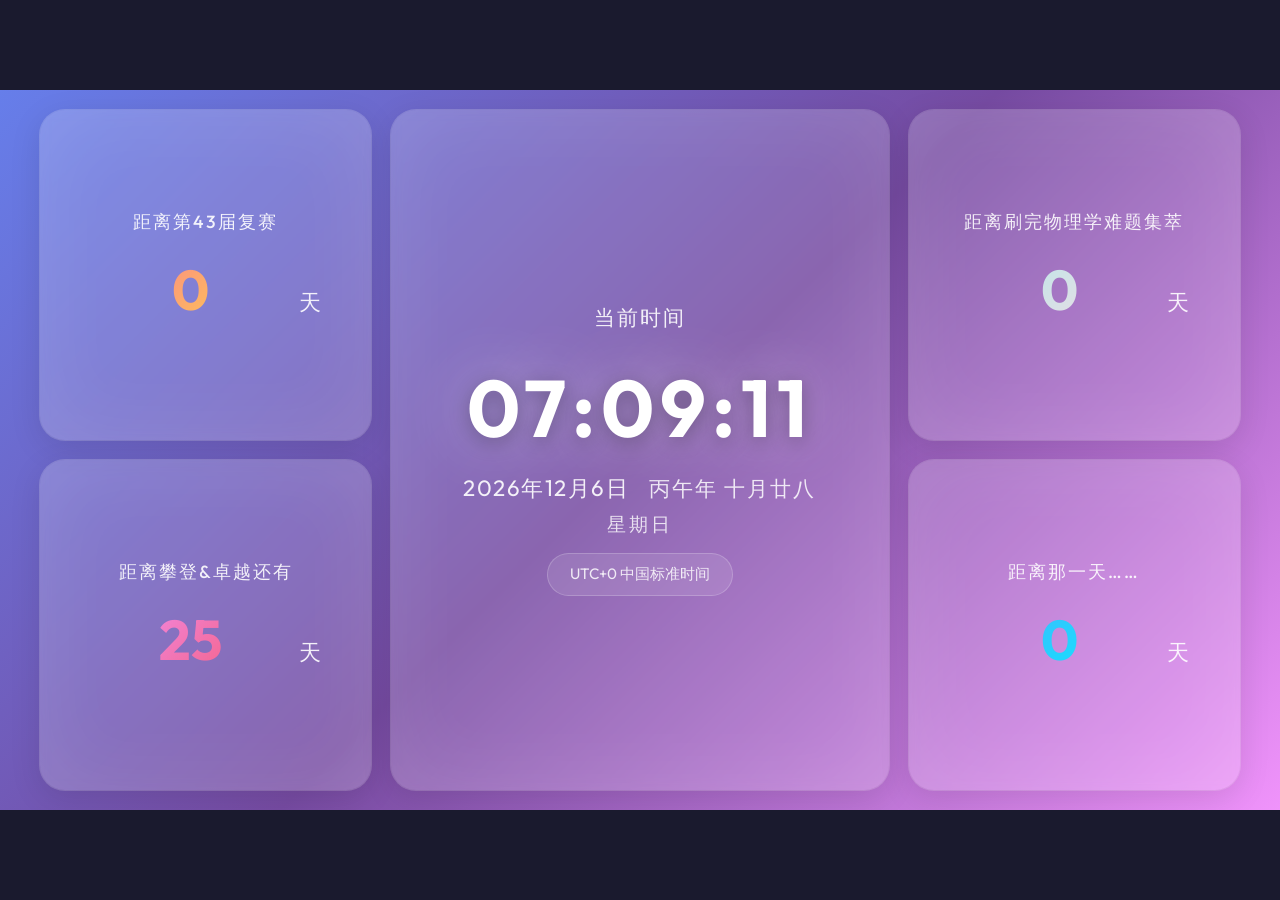
==== time.html @ 2a2d8cd3 "Update time.html" ====
<!DOCTYPE html>
<html lang="zh-CN">
<head>
    <meta charset="UTF-8">
    <meta name="viewport" content="width=device-width, initial-scale=1.0">
    <title>当前时间</title>
    <link href="https://fonts.googleapis.com/css2?family=Outfit:wght@300;400;500;600;700&display=swap" rel="stylesheet">
    <style>
        * {
            margin: 0;
            padding: 0;
            box-sizing: border-box;
        }

        body {
            font-family: 'Outfit', sans-serif;
            min-height: 100vh;
            display: flex;
            justify-content: center;
            align-items: center;
            background: #1a1a2e;
            overflow: hidden;
            position: relative;
            margin: 0;
            padding: 0;
        }

        /* 16:9 主容器 */
        .main-container {
            position: relative;
            width: 100vw;
            aspect-ratio: 16 / 9;
            max-height: 100vh;
            background: linear-gradient(135deg, #667eea 0%, #764ba2 50%, #f093fb 100%);
            overflow: hidden;
            display: flex;
            justify-content: center;
            align-items: center;
            padding: 20px 40px;
        }

        /* 3列布局容器 */
        .layout-columns {
            display: flex;
            justify-content: center;
            align-items: stretch;
            gap: 20px;
            width: 100%;
            height: 100%;
        }

        /* 列容器 */
        .column {
            display: flex;
            flex-direction: column;
            justify-content: center;
            gap: 20px;
            flex: 1;
        }

        .column.center-column {
            flex: 1.5;
        }

        /* 玻璃拟态卡片容器 */
        .card {
            position: relative;
            z-index: 1;
            background: rgba(255, 255, 255, 0.15);
            backdrop-filter: blur(5px);
            -webkit-backdrop-filter: blur(20px);
            border-radius: 25px;
            padding: 30px 40px;
            box-shadow:
                0 8px 32px rgba(0, 0, 0, 0.1),
                inset 0 0 80px rgba(255, 255, 255, 0.1),
                0 0 0 1px rgba(255, 255, 255, 0.2);
            text-align: center;
            transition: transform 0.3s ease, box-shadow 0.3s ease;
            flex: 1;
            max-width: 100%;
            min-height: 200px;
            display: flex;
            flex-direction: column;
            justify-content: center;
            align-items: center;
        }

        .card:hover {
            transform: translateY(-5px);
            box-shadow: 
                0 20px 60px rgba(0, 0, 0, 0.2),
                inset 0 0 80px rgba(255, 255, 255, 0.15),
                0 0 0 1px rgba(255, 255, 255, 0.3);
        }

        .card.center {
            flex: 1;
            padding: 40px 50px;
            min-height: 100%;
        }

        /* 中间卡片的时间显示更大 */
        .card.center .time {
            font-size: 5rem;
            min-width: 320px;
            letter-spacing: 6px;
        }

        .card.center .date-display {
            font-size: 1.4rem;
        }

        .card.center .lunar-date {
            font-size: 1.3rem;
        }

        .card.center .weekday {
            font-size: 1.2rem;
        }

        .card.center .timezone {
            font-size: 0.95rem;
            padding: 10px 22px;
        }

        .card.center .card-title {
            font-size: 1.3rem;
            margin-bottom: 25px;
        }

        .card-title {
            font-size: 1.1rem;
            font-weight: 500;
            color: rgba(255, 255, 255, 0.9);
            margin-bottom: 20px;
            letter-spacing: 2px;
            text-transform: uppercase;
        }

        /* 时间显示 */
        .time-display {
            position: relative;
            display: flex;
            justify-content: center;
            align-items: baseline;
            gap: 8px;
            margin-bottom: 15px;
        }

        .time {
            font-size: 3.8rem;
            font-weight: 700;
            color: #ffffff;
            text-shadow: 
                0 4px 20px rgba(0, 0, 0, 0.3),
                0 0 60px rgba(255, 255, 255, 0.5);
            letter-spacing: 4px;
            animation: pulse 2s infinite ease-in-out;
            font-family: 'Outfit', 'Courier New', monospace;
            min-width: 280px;
        }

        .period {
            display: none;
        }

        @keyframes pulse {
            0%, 100% {
                opacity: 1;
                transform: scale(1);
            }
            50% {
                opacity: 0.95;
                transform: scale(1.02);
            }
        }

        /* 日期显示 */
        .date-row {
            display: flex;
            justify-content: center;
            align-items: center;
            gap: 20px;
            margin-bottom: 8px;
        }

        .date-display {
            font-size: 1.2rem;
            font-weight: 400;
            color: rgba(255, 255, 255, 0.9);
            letter-spacing: 1.5px;
        }

        /* 星期显示 */
        .weekday {
            font-size: 1rem;
            font-weight: 300;
            color: rgba(255, 255, 255, 0.8);
            letter-spacing: 3px;
        }

        /* 农历日期显示 */
        .lunar-date {
            font-size: 1.1rem;
            font-weight: 400;
            color: rgba(255, 255, 255, 0.85);
            letter-spacing: 2px;
        }

        /* 时区信息 */
        .timezone {
            margin-top: 15px;
            padding: 8px 18px;
            background: rgba(255, 255, 255, 0.1);
            border-radius: 50px;
            font-size: 0.85rem;
            font-weight: 400;
            color: rgba(255, 255, 255, 0.85);
            border: 1px solid rgba(255, 255, 255, 0.2);
            display: inline-block;
            transition: all 0.3s ease;
        }

        .timezone:hover {
            background: rgba(255, 255, 255, 0.2);
            transform: scale(1.05);
        }

        /* 倒计时显示 */
        .countdown-display {
            display: flex;
            justify-content: center;
            align-items: baseline;
            gap: 8px;
            margin-bottom: 15px;
        }

        .countdown-number {
            font-size: 3.5rem;
            font-weight: 700;
            background: linear-gradient(135deg, #ffd93d 0%, #ff6b6b 100%);
            -webkit-background-clip: text;
            -webkit-text-fill-color: transparent;
            background-clip: text;
            animation: glow 2s infinite ease-in-out;
            font-family: 'Outfit', 'Courier New', monospace;
            min-width: 200px;
        }

        .countdown-unit {
            font-size: 1.4rem;
            font-weight: 500;
            color: rgba(255, 255, 255, 0.9);
        }

        @keyframes glow {
            0%, 100% {
                filter: brightness(1);
            }
            50% {
                filter: brightness(1.2);
            }
        }

        /* 不同卡片的渐变色 */
        .card.left .countdown-number {
            background: linear-gradient(135deg, #f093fb 0%, #f5576c 100%);
            -webkit-background-clip: text;
            -webkit-text-fill-color: transparent;
            background-clip: text;
        }

        .card.right .countdown-number {
            background: linear-gradient(135deg, #4facfe 0%, #00f2fe 100%);
            -webkit-background-clip: text;
            -webkit-text-fill-color: transparent;
            background-clip: text;
        }

        .card.extra-1 .countdown-number {
            background: linear-gradient(135deg, #fa709a 0%, #fee140 100%);
            -webkit-background-clip: text;
            -webkit-text-fill-color: transparent;
            background-clip: text;
        }

        .card.extra-2 .countdown-number {
            background: linear-gradient(135deg, #a8edea 0%, #fed6e3 100%);
            -webkit-background-clip: text;
            -webkit-text-fill-color: transparent;
            background-clip: text;
        }

        /* 隐藏按钮 */
        .hidden-button {
            position: absolute;
            top: 0;
            left: 0;
            width: 100%;
            height: 100%;
            background: transparent;
            border: none;
            cursor: pointer;
            opacity: 0;
            transition: opacity 0.3s ease;
            z-index: 2;
        }

        .hidden-button:hover {
            opacity: 0.1;
        }

        /* 弹窗样式 */
        .modal {
            display: none;
            position: fixed;
            z-index: 1000;
            left: 0;
            top: 0;
            width: 100%;
            height: 100%;
            background-color: rgba(0, 0, 0, 0.7);
            backdrop-filter: blur(5px);
            -webkit-backdrop-filter: blur(5px);
            animation: fadeIn 0.3s ease;
        }

        .modal.show {
            display: flex;
            justify-content: center;
            align-items: center;
        }

        @keyframes fadeIn {
            from {
                opacity: 0;
            }
            to {
                opacity: 1;
            }
        }

        .modal-content {
            background: rgba(255, 255, 255, 0.95);
            padding: 40px 50px;
            border-radius: 20px;
            max-width: 600px;
            box-shadow: 0 20px 60px rgba(0, 0, 0, 0.3);
            position: relative;
            animation: slideIn 0.3s ease;
        }

        @keyframes slideIn {
            from {
                transform: translateY(-50px);
                opacity: 0;
            }
            to {
                transform: translateY(0);
                opacity: 1;
            }
        }

        .close-btn {
            position: absolute;
            top: 15px;
            right: 20px;
            font-size: 28px;
            font-weight: bold;
            color: #666;
            cursor: pointer;
            transition: color 0.3s ease;
        }

        .close-btn:hover {
            color: #000;
        }

        .modal-text {
            font-size: 1.3rem;
            line-height: 1.8;
            color: #333;
            font-family: 'Outfit', 'Microsoft YaHei', sans-serif;
            text-align: center;
            font-style: italic;
        }



        /* 响应式设计 */



                @media (max-width: 1200px) {



                    .main-container {



                        padding: 15px 30px;



                    }



        



                    .layout-columns {



                        gap: 15px;



                    }



        



                    .column {



                        gap: 15px;



                    }



        



                    .card {



                        padding: 25px 30px;



                    }



        



                    .card.center {



                        padding: 35px 45px;



                    }



        



                    .time {



                        font-size: 4.2rem;



                        min-width: 280px;



                    }



        



                    .countdown-number {



                        font-size: 2.8rem;



                        min-width: 160px;



                    }



                }



        



                @media (max-width: 900px) {



                    .main-container {



                        padding: 15px;



                    }



        



                    .layout-columns {



                        flex-direction: column;



                        gap: 15px;



                    }



        



                    .column {



                        flex-direction: row;



                        gap: 15px;



                    }



        



                    .column.center-column {



                        flex-direction: column;



                    }



        



                    .card {



                        flex: 1;



                        min-height: 200px;



                    }



        



                    .card.center {



                        flex: none;



                        padding: 35px 45px;



                    }



        



                    .time {



                        font-size: 4rem;



                        letter-spacing: 3px;



                        min-width: 300px;



                    }



        



                    .date-display {



                        font-size: 1.2rem;



                    }



        



                    .weekday {



                        font-size: 1rem;



                    }



        



                    .lunar-date {



                        font-size: 1.1rem;



                    }



        



                    .countdown-number {



                        font-size: 2.5rem;



                        min-width: 180px;



                    }



        



                    .countdown-unit {



                        font-size: 1.2rem;



                    }



        



                    .card-title {



                        font-size: 1rem;



                    }



        



                    .shape {



                        opacity: 0.2;



                    }



                }



        



                @media (max-width: 480px) {



                    .main-container {



                        padding: 10px;



                    }



        



                    .layout-columns {



                        gap: 10px;



                    }



        



                    .column {



                        flex-direction: column;



                        gap: 10px;



                    }



        



                    .card {



                        padding: 20px 25px;



                        border-radius: 20px;



                    }



        



                    .card.center {



                        padding: 30px 35px;



                    }



        



                    .time {



                        font-size: 3.5rem;



                        letter-spacing: 2px;



                        min-width: 260px;



                    }



        



                    .date-display {



                        font-size: 1rem;



                    }



        



                    .weekday {



                        font-size: 0.9rem;



                        letter-spacing: 2px;



                    }



        



                    .lunar-date {



                        font-size: 0.95rem;



                    }



        



                    .countdown-number {



                        font-size: 2rem;



                        min-width: 140px;



                    }



        



                    .countdown-unit {



                        font-size: 1rem;



                    }



        



                    .card-title {



                        font-size: 0.9rem;



                    }



        



                    .timezone {



                        font-size: 0.8rem;



                        padding: 8px 16px;



                    }



                }    </style>
</head>
<body>
    <!-- 16:9 主容器 -->
    <div class="main-container">

        <!-- 主布局：3列 -->
        <div class="layout-columns">
            <!-- 左列：两个倒计时 -->
            <div class="column left-column">
                <div class="card extra-1">
                    <div class="card-title">距离第43届复赛</div>
                    <div class="countdown-display">
                        <div class="countdown-number" id="countdown-days-extra1">0</div>
                        <div class="countdown-unit">天</div>
                    </div>
                </div>

                <div class="card left">
                    <div class="card-title">距离攀登&卓越还有</div>
                    <div class="countdown-display">
                        <div class="countdown-number" id="countdown-days-competition">0</div>
                        <div class="countdown-unit">天</div>
                    </div>
                </div>
            </div>

            <!-- 中列：时间卡片（独占） -->
            <div class="column center-column">
                <div class="card center">
                    <div class="card-title">当前时间</div>

                    <div class="time-display">
                        <div class="time" id="time">00:00:00</div>
                        <div class="period" id="period">AM</div>
                        <button class="hidden-button" id="quote-button" title="点击查看"></button>
                    </div>

                    <div class="date-row">
                        <div class="date-display" id="date">2026年3月11日</div>
                        <div class="lunar-date" id="lunar-date">农历日期</div>
                    </div>
                    <div class="weekday" id="weekday">星期三</div>

                    <div class="timezone" id="timezone">UTC+8 中国标准时间</div>
                </div>
            </div>

            <!-- 右列：两个倒计时 -->
            <div class="column right-column">
                <div class="card extra-2">
                    <div class="card-title">距离刷完物理学难题集萃</div>
                    <div class="countdown-display">
                        <div class="countdown-number" id="countdown-days-extra2">0</div>
                        <div class="countdown-unit">天</div>
                    </div>
                </div>

                <div class="card right">
                    <div class="card-title">距离那一天……</div>
                    <div class="countdown-display">
                        <div class="countdown-number" id="countdown-days-physics">0</div>
                        <div class="countdown-unit">天</div>
                    </div>
                </div>
            </div>
        </div>

        <!-- 弹窗 -->
        <div class="modal" id="quote-modal">
            <div class="modal-content">
                <span class="close-btn" id="close-modal">&times;</span>
                <p class="modal-text">我认为风俗之良劣，在乎人心之厚薄。自检举风兴，人心之凉薄极矣。——陈寅恪</p>
            </div>
        </div>
    </div>

    <script>
        // 农历数据（1900-2100年）
        const lunarInfo = [
            0x04bd8, 0x04ae0, 0x0a570, 0x054d5, 0x0d260, 0x0d950, 0x16554, 0x056a0, 0x09ad0, 0x055d2,
            0x04ae0, 0x0a5b6, 0x0a4d0, 0x0d250, 0x1d255, 0x0b540, 0x0d6a0, 0x0ada2, 0x095b0, 0x14977,
            0x04970, 0x0a4b0, 0x0b4b5, 0x06a50, 0x06d40, 0x1ab54, 0x02b60, 0x09570, 0x052f2, 0x04970,
            0x06566, 0x0d4a0, 0x0ea50, 0x06e95, 0x05ad0, 0x02b60, 0x186e3, 0x092e0, 0x1c8d7, 0x0c950,
            0x0d4a0, 0x1d8a6, 0x0b550, 0x056a0, 0x1a5b4, 0x025d0, 0x092d0, 0x0d2b2, 0x0a950, 0x0b557,
            0x06ca0, 0x0b550, 0x15355, 0x04da0, 0x0a5b0, 0x14573, 0x052b0, 0x0a9a8, 0x0e950, 0x06aa0,
            0x0aea6, 0x0ab50, 0x04b60, 0x0aae4, 0x0a570, 0x05260, 0x0f263, 0x0d950, 0x05b57, 0x056a0,
            0x096d0, 0x04dd5, 0x04ad0, 0x0a4d0, 0x0d4d4, 0x0d250, 0x0d558, 0x0b540, 0x0b6a0, 0x195a6,
            0x095b0, 0x049b0, 0x0a974, 0x0a4b0, 0x0b27a, 0x06a50, 0x06d40, 0x0af46, 0x0ab60, 0x09570,
            0x04af5, 0x04970, 0x064b0, 0x074a3, 0x0ea50, 0x06b58, 0x055c0, 0x0ab60, 0x096d5, 0x092e0,
            0x0c960, 0x0d954, 0x0d4a0, 0x0da50, 0x07552, 0x056a0, 0x0abb7, 0x025d0, 0x092d0, 0x0cab5,
            0x0a950, 0x0b4a0, 0x0baa4, 0x0ad50, 0x055d9, 0x04ba0, 0x0a5b0, 0x15176, 0x052b0, 0x0a930,
            0x07954, 0x06aa0, 0x0ad50, 0x05b52, 0x04b60, 0x0a6e6, 0x0a4e0, 0x0d260, 0x0ea65, 0x0d530,
            0x05aa0, 0x076a3, 0x096d0, 0x04afb, 0x04ad0, 0x0a4d0, 0x1d0b6, 0x0d250, 0x0d520, 0x0dd45,
            0x0b5a0, 0x056d0, 0x055b2, 0x049b0, 0x0a577, 0x0a4b0, 0x0aa50, 0x1b255, 0x06d20, 0x0ada0,
            0x14b63, 0x09370, 0x049f8, 0x04970, 0x064b0, 0x168a6, 0x0ea50, 0x06b20, 0x1a6c4, 0x0aae0,
            0x0a2e0, 0x0d2e3, 0x0c960, 0x0d557, 0x0d4a0, 0x0da50, 0x05d55, 0x056a0, 0x0a6d0, 0x055d4,
            0x052d0, 0x0a9b8, 0x0a950, 0x0b4a0, 0x0b6a6, 0x0ad50, 0x055a0, 0x0aba4, 0x0a5b0, 0x052b0,
            0x0b273, 0x06930, 0x07337, 0x06aa0, 0x0ad50, 0x14b55, 0x04b60, 0x0a570, 0x054e4, 0x0d160,
            0x0e968, 0x0d520, 0x0daa0, 0x16aa6, 0x056d0, 0x04ae0, 0x0a9d4, 0x0a2d0, 0x0d150, 0x0f252,
            0x0d520
        ];

        // 农历转换函数
        function getLunarDate(date) {
            const gan = ['甲', '乙', '丙', '丁', '戊', '己', '庚', '辛', '壬', '癸'];
            const zhi = ['子', '丑', '寅', '卯', '辰', '巳', '午', '未', '申', '酉', '戌', '亥'];
            const animals = ['鼠', '牛', '虎', '兔', '龙', '蛇', '马', '羊', '猴', '鸡', '狗', '猪'];
            const solarMonth = ['正月', '二月', '三月', '四月', '五月', '六月', '七月', '八月', '九月', '十月', '冬月', '腊月'];
            const solarDay = ['初一', '初二', '初三', '初四', '初五', '初六', '初七', '初八', '初九', '初十',
                             '十一', '十二', '十三', '十四', '十五', '十六', '十七', '十八', '十九', '二十',
                             '廿一', '廿二', '廿三', '廿四', '廿五', '廿六', '廿七', '廿八', '廿九', '三十'];

            let i, leap = 0, temp = 0;
            let baseDate = new Date(1900, 0, 31);
            let offset = Math.floor((date - baseDate) / 86400000);

            for (i = 1900; i < 2101 && offset > 0; i++) {
                temp = lYearDays(i);
                offset -= temp;
            }

            if (offset < 0) {
                offset += temp;
                i--;
            }

            const year = i;
            leap = leapMonth(i);
            let isLeap = false;

            for (i = 1; i < 13 && offset > 0; i++) {
                if (leap > 0 && i === (leap + 1) && isLeap === false) {
                    --i;
                    isLeap = true;
                    temp = leapDays(year);
                } else {
                    temp = monthDays(year, i);
                }

                if (isLeap === true && i === (leap + 1)) isLeap = false;

                offset -= temp;
            }

            if (offset === 0 && leap > 0 && i === leap + 1) {
                if (isLeap) {
                    isLeap = false;
                } else {
                    isLeap = true;
                    --i;
                }
            }

            if (offset < 0) {
                offset += temp;
                --i;
            }

            const month = i;
            const day = offset + 1;

            const ganZhiYear = gan[(year - 4) % 10] + zhi[(year - 4) % 12];
            const lunarMonth = isLeap ? '闰' + solarMonth[month - 1] : solarMonth[month - 1];
            const lunarDay = solarDay[day - 1];

            return `${ganZhiYear}年 ${lunarMonth}${lunarDay}`;
        }

        function lYearDays(y) {
            let i, sum = 348;
            for (i = 0x8000; i > 0x8; i >>= 1) {
                sum += (lunarInfo[y - 1900] & i) ? 1 : 0;
            }
            return (sum + leapDays(y));
        }

        function leapDays(y) {
            if (leapMonth(y)) {
                return ((lunarInfo[y - 1900] & 0x10000) ? 30 : 29);
            } else {
                return 0;
            }
        }

        function leapMonth(y) {
            return (lunarInfo[y - 1900] & 0xf);
        }

        function monthDays(y, m) {
            return ((lunarInfo[y - 1900] & (0x10000 >> m)) ? 30 : 29);
        }

        function updateTime() {
            const now = new Date();
            
            // 获取时间组件
            const hours = now.getHours();
            const minutes = now.getMinutes();
            const seconds = now.getSeconds();
            
            // 24小时制，直接显示小时（0-23）
            // 格式化时间，确保两位数
            const formattedTime = `${String(hours).padStart(2, '0')}:${String(minutes).padStart(2, '0')}:${String(seconds).padStart(2, '0')}`;
            
            // 获取日期组件
            const year = now.getFullYear();
            const month = now.getMonth() + 1;
            const day = now.getDate();
            
            // 格式化日期
            const formattedDate = `${year}年${month}月${day}日`;
            
            // 获取星期
            const weekdays = ['星期日', '星期一', '星期二', '星期三', '星期四', '星期五', '星期六'];
            const weekday = weekdays[now.getDay()];
            
            // 获取时区信息
            const timezoneOffset = -now.getTimezoneOffset() / 60;
            const timezoneSign = timezoneOffset >= 0 ? '+' : '';
            const formattedTimezone = `UTC${timezoneSign}${timezoneOffset}`;
            
            // 更新页面元素
            document.getElementById('time').textContent = formattedTime;
            document.getElementById('date').textContent = formattedDate;
            document.getElementById('lunar-date').textContent = getLunarDate(now);
            document.getElementById('weekday').textContent = weekday;
            document.getElementById('timezone').textContent = `${formattedTimezone} 中国标准时间`;
            
            // 更新倒计时
            updateCountdown();
        }

        function updateCountdown() {
            const now = new Date();

            // 目标日期1：2027年1月1日（攀登&卓越）
            const competitionDate = new Date(2027, 0, 1); // 月份从0开始，0表示1月
            const competitionDiff = competitionDate - now;

            if (competitionDiff <= 0) {
                document.getElementById('countdown-days-competition').textContent = '0';
            } else {
                const competitionDays = Math.floor(competitionDiff / (1000 * 60 * 60 * 24));
                document.getElementById('countdown-days-competition').textContent = competitionDays;
            }

            // 目标日期2：2026年6月9日（那一天）
            const physicsDate = new Date(2026, 5, 9); // 月份从0开始，5表示6月
            const physicsDiff = physicsDate - now;

            if (physicsDiff <= 0) {
                document.getElementById('countdown-days-physics').textContent = '0';
            } else {
                const physicsDays = Math.floor(physicsDiff / (1000 * 60 * 60 * 24));
                document.getElementById('countdown-days-physics').textContent = physicsDays;
            }

            // 目标日期3：2026年9月19日（第43届复赛）
            const competition43Date = new Date(2026, 8, 19); // 月份从0开始，8表示9月
            const competition43Diff = competition43Date - now;

            if (competition43Diff <= 0) {
                document.getElementById('countdown-days-extra1').textContent = '0';
            } else {
                const competition43Days = Math.floor(competition43Diff / (1000 * 60 * 60 * 24));
                document.getElementById('countdown-days-extra1').textContent = competition43Days;
            }

            // 目标日期4：2026年5月1日（刷完物理学难题集萃）
            const physicsCompleteDate = new Date(2026, 4, 1); // 月份从0开始，4表示5月
            const physicsCompleteDiff = physicsCompleteDate - now;

            if (physicsCompleteDiff <= 0) {
                document.getElementById('countdown-days-extra2').textContent = '0';
            } else {
                const physicsCompleteDays = Math.floor(physicsCompleteDiff / (1000 * 60 * 60 * 24));
                document.getElementById('countdown-days-extra2').textContent = physicsCompleteDays;
            }
        }

        // 立即更新一次
        updateTime();

        // 每秒更新一次
        setInterval(updateTime, 1000);

        // 弹窗控制
        const modal = document.getElementById('quote-modal');
        const quoteButton = document.getElementById('quote-button');
        const closeBtn = document.getElementById('close-modal');

        // 点击时间按钮显示弹窗
        quoteButton.addEventListener('click', function() {
            modal.classList.add('show');
        });

        // 点击关闭按钮关闭弹窗
        closeBtn.addEventListener('click', function() {
            modal.classList.remove('show');
        });

        // 点击弹窗外部关闭弹窗
        modal.addEventListener('click', function(e) {
            if (e.target === modal) {
                modal.classList.remove('show');
            }
        });

        // 按ESC键关闭弹窗
        document.addEventListener('keydown', function(e) {
            if (e.key === 'Escape' && modal.classList.contains('show')) {
                modal.classList.remove('show');
            }
        });
    </script>
</body>
</html>
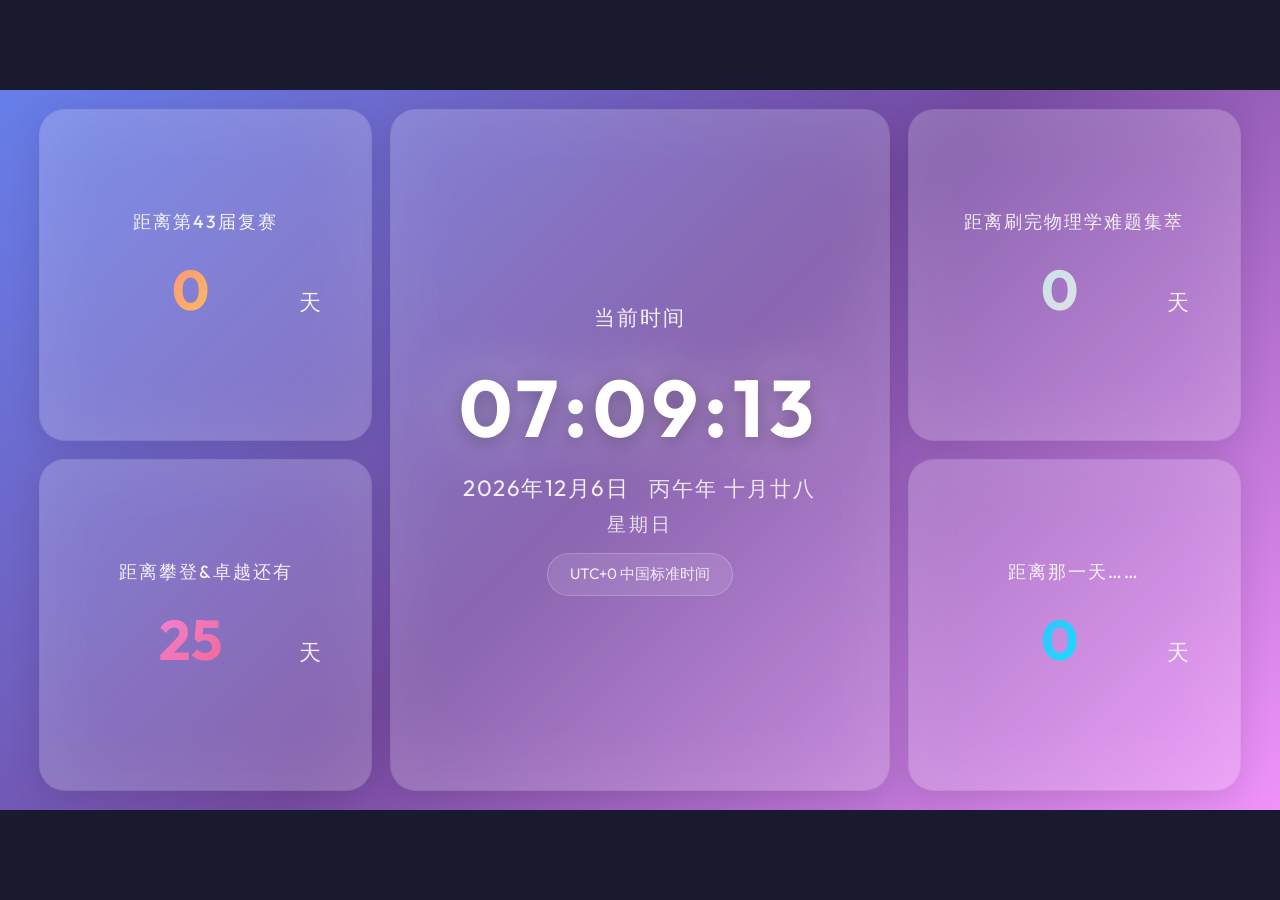
==== commit 381f15aa: "Add files via upload" ====
--- a/time.html
+++ b/time.html
@@ -62,12 +62,48 @@
             flex: 1.5;
         }
 
+        /* 流星效果 */
+        .meteor-container {
+            position: absolute;
+            width: 100%;
+            height: 100%;
+            overflow: hidden;
+            z-index: 0;
+            pointer-events: none;
+        }
+
+        .meteor {
+            position: absolute;
+            width: 35px;
+            height: 35px;
+            object-fit: contain;
+            opacity: 0.8;
+            filter: brightness(1.3);
+            animation: meteor-fall linear forwards;
+        }
+
+        @keyframes meteor-fall {
+            0% {
+                transform: translateX(0) translateY(0) rotate(0deg);
+                opacity: 0;
+            }
+            10% {
+                opacity: 0.8;
+            }
+            90% {
+                opacity: 0.8;
+            }
+            100% {
+                opacity: 0;
+            }
+        }
+
         /* 玻璃拟态卡片容器 */
         .card {
             position: relative;
             z-index: 1;
             background: rgba(255, 255, 255, 0.15);
-            backdrop-filter: blur(5px);
+            backdrop-filter: blur(20px);
             -webkit-backdrop-filter: blur(20px);
             border-radius: 25px;
             padding: 30px 40px;
@@ -1021,6 +1057,8 @@
 <body>
     <!-- 16:9 主容器 -->
     <div class="main-container">
+        <!-- 流星效果 -->
+        <div class="meteor-container" id="meteor-container"></div>
 
         <!-- 主布局：3列 -->
         <div class="layout-columns">
@@ -1088,12 +1126,94 @@
         <div class="modal" id="quote-modal">
             <div class="modal-content">
                 <span class="close-btn" id="close-modal">&times;</span>
-                <p class="modal-text">我认为风俗之良劣，在乎人心之厚薄。自检举风兴，人心之凉薄极矣。——陈寅恪</p>
+                <p class="modal-text">參加考試的諸位：
+今番同赴這物理的賽場，大抵是要憑真才實學，一較高下的。考場的規矩，原是簡單，我且說與諸位聽，省得節外生枝，誤了答卷的功夫。
+進了考場，先將姓名、考號在試卷與答題卡上填寫清明了，字跡應端正些，莫要潦草。
+可帶的物件，不過黑色簽字筆、直尺圓規、計算器罷了，其餘是斷不能帶入的。
+時間永遠是流駛，不必囿於一隅苦苦糾纏，先揀會做的細細思慮，橫豎要從容些，莫要慌了心神。
+考場之上，獨立思索為要，交頭接耳、私相傳遞的事，切莫去做，此等行事者，不過是自毀前程。「真的超級高手，敢於直面諸位，敢於正視自己的 AK。」
+物理這門道，大抵全在尋思與推算。願諸君筆下有章法，心裡有主張，不枉費平日的苦學與功夫。</p>
             </div>
         </div>
     </div>
 
     <script>
+        // 流星图片列表
+        const meteorImages = [
+            '3F3F3E.webp',
+            '3F3F3F.webp',
+            '3F3F3F3F.webp',
+            '3F3F3F3E3F.webp'
+        ];
+
+        // 流星生成函数
+        function createMeteor() {
+            const container = document.getElementById('meteor-container');
+            const meteor = document.createElement('img');
+            
+            // 随机选择一张图片
+            const randomImage = meteorImages[Math.floor(Math.random() * meteorImages.length)];
+            meteor.src = randomImage;
+            meteor.className = 'meteor';
+            
+            // 随机起始位置（从左侧或顶部边缘）
+            const startSide = Math.random() > 0.5 ? 'left' : 'top';
+            const containerWidth = container.offsetWidth;
+            const containerHeight = container.offsetHeight;
+            
+            let startX, startY, endX, endY;
+            
+            if (startSide === 'left') {
+                // 从左侧开始
+                startX = -35;
+                startY = Math.random() * (containerHeight * 0.7);
+                endX = containerWidth + 35;
+                endY = startY + (Math.random() - 0.5) * containerHeight * 0.5;
+            } else {
+                // 从顶部开始
+                startX = Math.random() * (containerWidth * 0.7);
+                startY = -35;
+                endX = startX + (Math.random() - 0.5) * containerWidth * 0.5;
+                endY = containerHeight + 35;
+            }
+            
+            // 设置初始位置
+            meteor.style.left = startX + 'px';
+            meteor.style.top = startY + 'px';
+            
+            // 随机动画时间（2-5秒）
+            const duration = 2 + Math.random() * 3;
+            meteor.style.animationDuration = duration + 's';
+            
+            // 添加到容器
+            container.appendChild(meteor);
+            
+            // 使用 Web Animations API 实现流星移动，加快旋转速度
+            const rotation = Math.random() * 720 + 360; // 旋转360-1080度
+            const animation = meteor.animate([
+                { transform: 'translate(0, 0) rotate(0deg)' },
+                { transform: `translate(${endX - startX}px, ${endY - startY}px) rotate(${rotation}deg)` }
+            ], {
+                duration: duration * 1000,
+                easing: 'linear'
+            });
+            
+            // 动画结束后移除元素
+            animation.onfinish = () => {
+                meteor.remove();
+            };
+        }
+
+        // 定期生成流星（每0.3-1秒）
+        function startMeteors() {
+            createMeteor();
+            const interval = 300 + Math.random() * 700;
+            setTimeout(startMeteors, interval);
+        }
+
+        // 启动流星效果
+        startMeteors();
+
         // 农历数据（1900-2100年）
         const lunarInfo = [
             0x04bd8, 0x04ae0, 0x0a570, 0x054d5, 0x0d260, 0x0d950, 0x16554, 0x056a0, 0x09ad0, 0x055d2,
@@ -1333,4 +1453,4 @@
         });
     </script>
 </body>
-</html>
+</html>
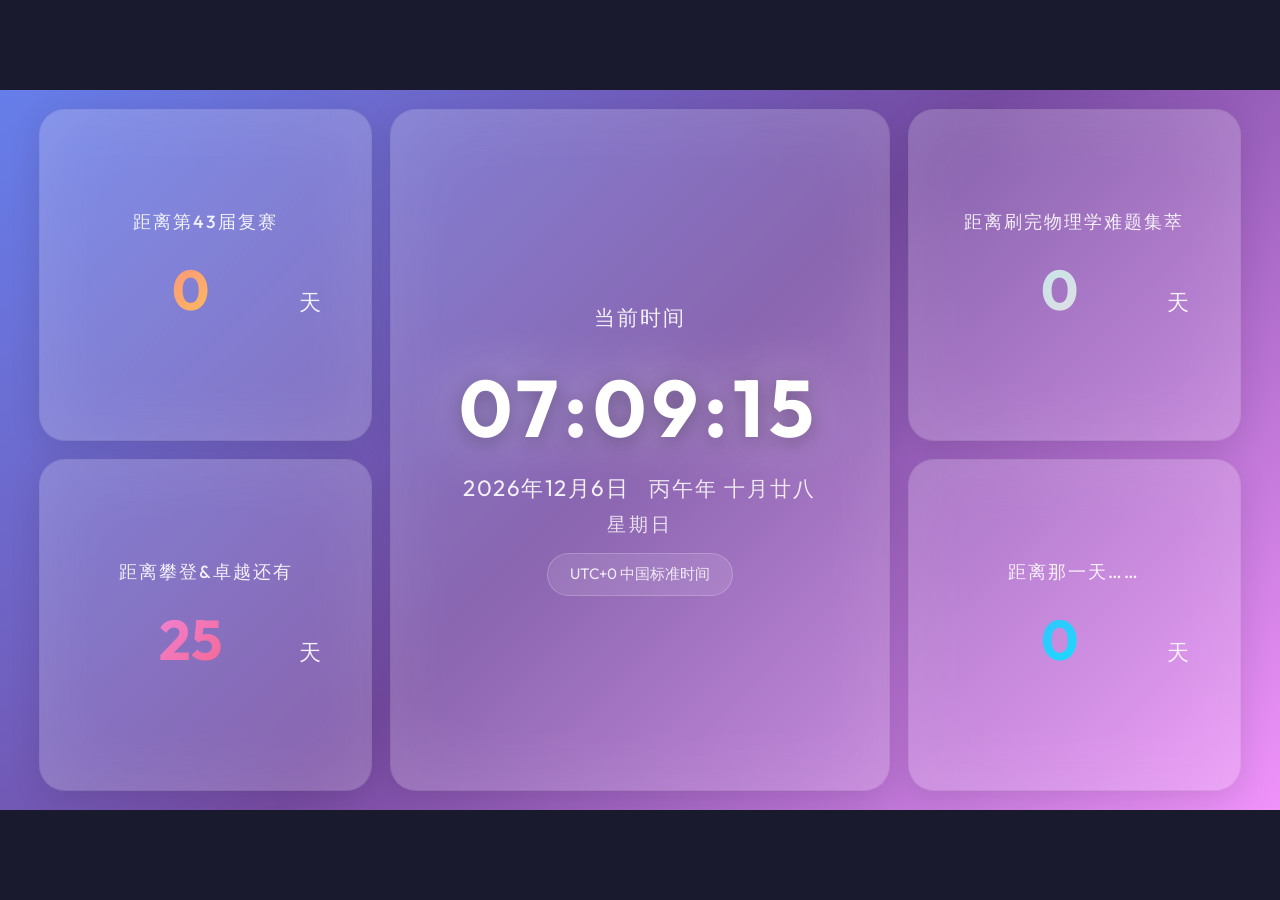
==== commit da3ce16e: "Add files via upload" ====
--- a/time.html
+++ b/time.html
@@ -60,42 +60,6 @@
 
         .column.center-column {
             flex: 1.5;
-        }
-
-        /* 流星效果 */
-        .meteor-container {
-            position: absolute;
-            width: 100%;
-            height: 100%;
-            overflow: hidden;
-            z-index: 0;
-            pointer-events: none;
-        }
-
-        .meteor {
-            position: absolute;
-            width: 35px;
-            height: 35px;
-            object-fit: contain;
-            opacity: 0.8;
-            filter: brightness(1.3);
-            animation: meteor-fall linear forwards;
-        }
-
-        @keyframes meteor-fall {
-            0% {
-                transform: translateX(0) translateY(0) rotate(0deg);
-                opacity: 0;
-            }
-            10% {
-                opacity: 0.8;
-            }
-            90% {
-                opacity: 0.8;
-            }
-            100% {
-                opacity: 0;
-            }
         }
 
         /* 玻璃拟态卡片容器 */
@@ -422,6 +386,27 @@
             font-style: italic;
         }
 
+        /* 背景渐变动画 - 30分钟周期 */
+        @keyframes bgColorChange {
+            /* 前30分钟：紫色系到蓝绿色系 */
+            0%, 45% {
+                background: linear-gradient(135deg, #667eea 0%, #764ba2 50%, #f093fb 100%);
+            }
+            /* 后30分钟：橙红色系到暖黄色系 */
+            50%, 95% {
+                background: linear-gradient(135deg, #ff6b6b 0%, #feca57 50%, #ff9ff3 100%);
+            }
+            100% {
+                background: linear-gradient(135deg, #667eea 0%, #764ba2 50%, #f093fb 100%);
+            }
+        }
+
+        /* 背景过渡平滑 */
+        .main-container {
+            animation: bgColorChange 1800s infinite ease-in-out; /* 1800秒 = 30分钟 */
+            transition: background 1s ease;
+        }
+
 
 
         /* 响应式设计 */
@@ -1057,8 +1042,6 @@
 <body>
     <!-- 16:9 主容器 -->
     <div class="main-container">
-        <!-- 流星效果 -->
-        <div class="meteor-container" id="meteor-container"></div>
 
         <!-- 主布局：3列 -->
         <div class="layout-columns">
@@ -1138,81 +1121,28 @@
     </div>
 
     <script>
-        // 流星图片列表
-        const meteorImages = [
-            '3F3F3E.webp',
-            '3F3F3F.webp',
-            '3F3F3F3F.webp',
-            '3F3F3F3E3F.webp'
-        ];
-
-        // 流星生成函数
-        function createMeteor() {
-            const container = document.getElementById('meteor-container');
-            const meteor = document.createElement('img');
+
+        // 背景变色动画 - 30分钟周期（精确到分钟切换）
+        function updateBackgroundColor() {
+            const mainContainer = document.querySelector('.main-container');
+            const now = new Date();
+            const minutes = now.getMinutes();
             
-            // 随机选择一张图片
-            const randomImage = meteorImages[Math.floor(Math.random() * meteorImages.length)];
-            meteor.src = randomImage;
-            meteor.className = 'meteor';
-            
-            // 随机起始位置（从左侧或顶部边缘）
-            const startSide = Math.random() > 0.5 ? 'left' : 'top';
-            const containerWidth = container.offsetWidth;
-            const containerHeight = container.offsetHeight;
-            
-            let startX, startY, endX, endY;
-            
-            if (startSide === 'left') {
-                // 从左侧开始
-                startX = -35;
-                startY = Math.random() * (containerHeight * 0.7);
-                endX = containerWidth + 35;
-                endY = startY + (Math.random() - 0.5) * containerHeight * 0.5;
+            // 每30分钟切换一次：0-29分钟一种背景，30-59分钟另一种背景
+            if (minutes < 30) {
+                // 前30分钟：紫色梦幻渐变
+                mainContainer.style.background = 'linear-gradient(135deg, #667eea 0%, #764ba2 50%, #f093fb 100%)';
             } else {
-                // 从顶部开始
-                startX = Math.random() * (containerWidth * 0.7);
-                startY = -35;
-                endX = startX + (Math.random() - 0.5) * containerWidth * 0.5;
-                endY = containerHeight + 35;
-            }
-            
-            // 设置初始位置
-            meteor.style.left = startX + 'px';
-            meteor.style.top = startY + 'px';
-            
-            // 随机动画时间（2-5秒）
-            const duration = 2 + Math.random() * 3;
-            meteor.style.animationDuration = duration + 's';
-            
-            // 添加到容器
-            container.appendChild(meteor);
-            
-            // 使用 Web Animations API 实现流星移动，加快旋转速度
-            const rotation = Math.random() * 720 + 360; // 旋转360-1080度
-            const animation = meteor.animate([
-                { transform: 'translate(0, 0) rotate(0deg)' },
-                { transform: `translate(${endX - startX}px, ${endY - startY}px) rotate(${rotation}deg)` }
-            ], {
-                duration: duration * 1000,
-                easing: 'linear'
-            });
-            
-            // 动画结束后移除元素
-            animation.onfinish = () => {
-                meteor.remove();
-            };
-        }
-
-        // 定期生成流星（每0.3-1秒）
-        function startMeteors() {
-            createMeteor();
-            const interval = 300 + Math.random() * 700;
-            setTimeout(startMeteors, interval);
-        }
-
-        // 启动流星效果
-        startMeteors();
+                // 后30分钟：橙红暖阳渐变
+                mainContainer.style.background = 'linear-gradient(135deg, #ff6b6b 0%, #feca57 50%, #ff9ff3 100%)';
+            }
+        }
+        
+        // 初始化背景
+        updateBackgroundColor();
+        
+        // 每分钟检查一次（在分钟变化时切换）
+        setInterval(updateBackgroundColor, 1000);
 
         // 农历数据（1900-2100年）
         const lunarInfo = [
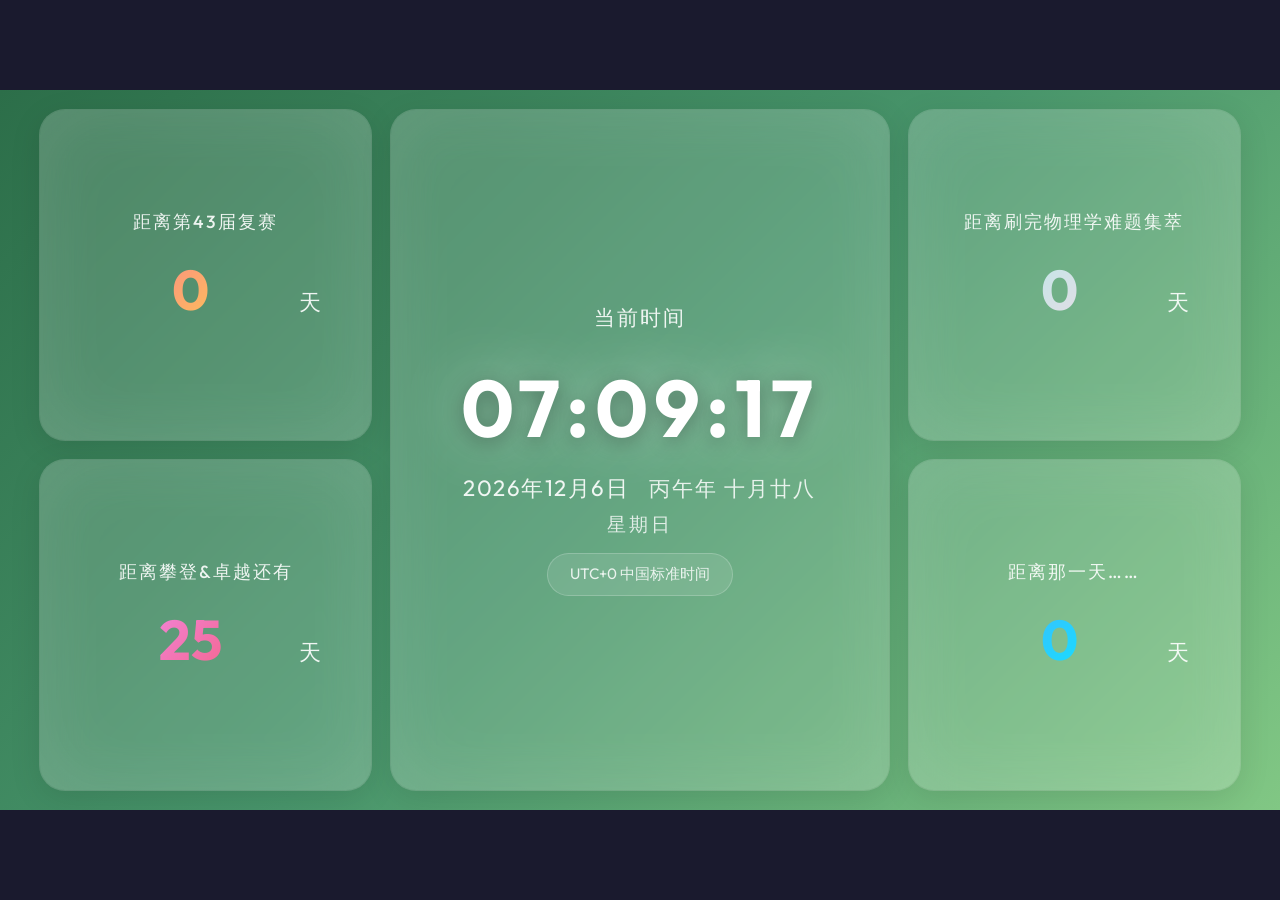
==== commit d56a5dbf: "Add files via upload" ====
--- a/time.html
+++ b/time.html
@@ -1,1386 +1,1015 @@
-<!DOCTYPE html>
-<html lang="zh-CN">
-<head>
-    <meta charset="UTF-8">
-    <meta name="viewport" content="width=device-width, initial-scale=1.0">
-    <title>当前时间</title>
-    <link href="https://fonts.googleapis.com/css2?family=Outfit:wght@300;400;500;600;700&display=swap" rel="stylesheet">
-    <style>
-        * {
-            margin: 0;
-            padding: 0;
-            box-sizing: border-box;
-        }
-
-        body {
-            font-family: 'Outfit', sans-serif;
-            min-height: 100vh;
-            display: flex;
-            justify-content: center;
-            align-items: center;
-            background: #1a1a2e;
-            overflow: hidden;
-            position: relative;
-            margin: 0;
-            padding: 0;
-        }
-
-        /* 16:9 主容器 */
-        .main-container {
-            position: relative;
-            width: 100vw;
-            aspect-ratio: 16 / 9;
-            max-height: 100vh;
-            background: linear-gradient(135deg, #667eea 0%, #764ba2 50%, #f093fb 100%);
-            overflow: hidden;
-            display: flex;
-            justify-content: center;
-            align-items: center;
-            padding: 20px 40px;
-        }
-
-        /* 3列布局容器 */
-        .layout-columns {
-            display: flex;
-            justify-content: center;
-            align-items: stretch;
-            gap: 20px;
-            width: 100%;
-            height: 100%;
-        }
-
-        /* 列容器 */
-        .column {
-            display: flex;
-            flex-direction: column;
-            justify-content: center;
-            gap: 20px;
-            flex: 1;
-        }
-
-        .column.center-column {
-            flex: 1.5;
-        }
-
-        /* 玻璃拟态卡片容器 */
-        .card {
-            position: relative;
-            z-index: 1;
-            background: rgba(255, 255, 255, 0.15);
-            backdrop-filter: blur(20px);
-            -webkit-backdrop-filter: blur(20px);
-            border-radius: 25px;
-            padding: 30px 40px;
-            box-shadow:
-                0 8px 32px rgba(0, 0, 0, 0.1),
-                inset 0 0 80px rgba(255, 255, 255, 0.1),
-                0 0 0 1px rgba(255, 255, 255, 0.2);
-            text-align: center;
-            transition: transform 0.3s ease, box-shadow 0.3s ease;
-            flex: 1;
-            max-width: 100%;
-            min-height: 200px;
-            display: flex;
-            flex-direction: column;
-            justify-content: center;
-            align-items: center;
-        }
-
-        .card:hover {
-            transform: translateY(-5px);
-            box-shadow: 
-                0 20px 60px rgba(0, 0, 0, 0.2),
-                inset 0 0 80px rgba(255, 255, 255, 0.15),
-                0 0 0 1px rgba(255, 255, 255, 0.3);
-        }
-
-        .card.center {
-            flex: 1;
-            padding: 40px 50px;
-            min-height: 100%;
-        }
-
-        /* 中间卡片的时间显示更大 */
-        .card.center .time {
-            font-size: 5rem;
-            min-width: 320px;
-            letter-spacing: 6px;
-        }
-
-        .card.center .date-display {
-            font-size: 1.4rem;
-        }
-
-        .card.center .lunar-date {
-            font-size: 1.3rem;
-        }
-
-        .card.center .weekday {
-            font-size: 1.2rem;
-        }
-
-        .card.center .timezone {
-            font-size: 0.95rem;
-            padding: 10px 22px;
-        }
-
-        .card.center .card-title {
-            font-size: 1.3rem;
-            margin-bottom: 25px;
-        }
-
-        .card-title {
-            font-size: 1.1rem;
-            font-weight: 500;
-            color: rgba(255, 255, 255, 0.9);
-            margin-bottom: 20px;
-            letter-spacing: 2px;
-            text-transform: uppercase;
-        }
-
-        /* 时间显示 */
-        .time-display {
-            position: relative;
-            display: flex;
-            justify-content: center;
-            align-items: baseline;
-            gap: 8px;
-            margin-bottom: 15px;
-        }
-
-        .time {
-            font-size: 3.8rem;
-            font-weight: 700;
-            color: #ffffff;
-            text-shadow: 
-                0 4px 20px rgba(0, 0, 0, 0.3),
-                0 0 60px rgba(255, 255, 255, 0.5);
-            letter-spacing: 4px;
-            animation: pulse 2s infinite ease-in-out;
-            font-family: 'Outfit', 'Courier New', monospace;
-            min-width: 280px;
-        }
-
-        .period {
-            display: none;
-        }
-
-        @keyframes pulse {
-            0%, 100% {
-                opacity: 1;
-                transform: scale(1);
-            }
-            50% {
-                opacity: 0.95;
-                transform: scale(1.02);
-            }
-        }
-
-        /* 日期显示 */
-        .date-row {
-            display: flex;
-            justify-content: center;
-            align-items: center;
-            gap: 20px;
-            margin-bottom: 8px;
-        }
-
-        .date-display {
-            font-size: 1.2rem;
-            font-weight: 400;
-            color: rgba(255, 255, 255, 0.9);
-            letter-spacing: 1.5px;
-        }
-
-        /* 星期显示 */
-        .weekday {
-            font-size: 1rem;
-            font-weight: 300;
-            color: rgba(255, 255, 255, 0.8);
-            letter-spacing: 3px;
-        }
-
-        /* 农历日期显示 */
-        .lunar-date {
-            font-size: 1.1rem;
-            font-weight: 400;
-            color: rgba(255, 255, 255, 0.85);
-            letter-spacing: 2px;
-        }
-
-        /* 时区信息 */
-        .timezone {
-            margin-top: 15px;
-            padding: 8px 18px;
-            background: rgba(255, 255, 255, 0.1);
-            border-radius: 50px;
-            font-size: 0.85rem;
-            font-weight: 400;
-            color: rgba(255, 255, 255, 0.85);
-            border: 1px solid rgba(255, 255, 255, 0.2);
-            display: inline-block;
-            transition: all 0.3s ease;
-        }
-
-        .timezone:hover {
-            background: rgba(255, 255, 255, 0.2);
-            transform: scale(1.05);
-        }
-
-        /* 倒计时显示 */
-        .countdown-display {
-            display: flex;
-            justify-content: center;
-            align-items: baseline;
-            gap: 8px;
-            margin-bottom: 15px;
-        }
-
-        .countdown-number {
-            font-size: 3.5rem;
-            font-weight: 700;
-            background: linear-gradient(135deg, #ffd93d 0%, #ff6b6b 100%);
-            -webkit-background-clip: text;
-            -webkit-text-fill-color: transparent;
-            background-clip: text;
-            animation: glow 2s infinite ease-in-out;
-            font-family: 'Outfit', 'Courier New', monospace;
-            min-width: 200px;
-        }
-
-        .countdown-unit {
-            font-size: 1.4rem;
-            font-weight: 500;
-            color: rgba(255, 255, 255, 0.9);
-        }
-
-        @keyframes glow {
-            0%, 100% {
-                filter: brightness(1);
-            }
-            50% {
-                filter: brightness(1.2);
-            }
-        }
-
-        /* 不同卡片的渐变色 */
-        .card.left .countdown-number {
-            background: linear-gradient(135deg, #f093fb 0%, #f5576c 100%);
-            -webkit-background-clip: text;
-            -webkit-text-fill-color: transparent;
-            background-clip: text;
-        }
-
-        .card.right .countdown-number {
-            background: linear-gradient(135deg, #4facfe 0%, #00f2fe 100%);
-            -webkit-background-clip: text;
-            -webkit-text-fill-color: transparent;
-            background-clip: text;
-        }
-
-        .card.extra-1 .countdown-number {
-            background: linear-gradient(135deg, #fa709a 0%, #fee140 100%);
-            -webkit-background-clip: text;
-            -webkit-text-fill-color: transparent;
-            background-clip: text;
-        }
-
-        .card.extra-2 .countdown-number {
-            background: linear-gradient(135deg, #a8edea 0%, #fed6e3 100%);
-            -webkit-background-clip: text;
-            -webkit-text-fill-color: transparent;
-            background-clip: text;
-        }
-
-        /* 隐藏按钮 */
-        .hidden-button {
-            position: absolute;
-            top: 0;
-            left: 0;
-            width: 100%;
-            height: 100%;
-            background: transparent;
-            border: none;
-            cursor: pointer;
-            opacity: 0;
-            transition: opacity 0.3s ease;
-            z-index: 2;
-        }
-
-        .hidden-button:hover {
-            opacity: 0.1;
-        }
-
-        /* 弹窗样式 */
-        .modal {
-            display: none;
-            position: fixed;
-            z-index: 1000;
-            left: 0;
-            top: 0;
-            width: 100%;
-            height: 100%;
-            background-color: rgba(0, 0, 0, 0.7);
-            backdrop-filter: blur(5px);
-            -webkit-backdrop-filter: blur(5px);
-            animation: fadeIn 0.3s ease;
-        }
-
-        .modal.show {
-            display: flex;
-            justify-content: center;
-            align-items: center;
-        }
-
-        @keyframes fadeIn {
-            from {
-                opacity: 0;
-            }
-            to {
-                opacity: 1;
-            }
-        }
-
-        .modal-content {
-            background: rgba(255, 255, 255, 0.95);
-            padding: 40px 50px;
-            border-radius: 20px;
-            max-width: 600px;
-            box-shadow: 0 20px 60px rgba(0, 0, 0, 0.3);
-            position: relative;
-            animation: slideIn 0.3s ease;
-        }
-
-        @keyframes slideIn {
-            from {
-                transform: translateY(-50px);
-                opacity: 0;
-            }
-            to {
-                transform: translateY(0);
-                opacity: 1;
-            }
-        }
-
-        .close-btn {
-            position: absolute;
-            top: 15px;
-            right: 20px;
-            font-size: 28px;
-            font-weight: bold;
-            color: #666;
-            cursor: pointer;
-            transition: color 0.3s ease;
-        }
-
-        .close-btn:hover {
-            color: #000;
-        }
-
-        .modal-text {
-            font-size: 1.3rem;
-            line-height: 1.8;
-            color: #333;
-            font-family: 'Outfit', 'Microsoft YaHei', sans-serif;
-            text-align: center;
-            font-style: italic;
-        }
-
-        /* 背景渐变动画 - 30分钟周期 */
-        @keyframes bgColorChange {
-            /* 前30分钟：紫色系到蓝绿色系 */
-            0%, 45% {
-                background: linear-gradient(135deg, #667eea 0%, #764ba2 50%, #f093fb 100%);
-            }
-            /* 后30分钟：橙红色系到暖黄色系 */
-            50%, 95% {
-                background: linear-gradient(135deg, #ff6b6b 0%, #feca57 50%, #ff9ff3 100%);
-            }
-            100% {
-                background: linear-gradient(135deg, #667eea 0%, #764ba2 50%, #f093fb 100%);
-            }
-        }
-
-        /* 背景过渡平滑 */
-        .main-container {
-            animation: bgColorChange 1800s infinite ease-in-out; /* 1800秒 = 30分钟 */
-            transition: background 1s ease;
-        }
-
-
-
-        /* 响应式设计 */
-
-
-
-                @media (max-width: 1200px) {
-
-
-
-                    .main-container {
-
-
-
-                        padding: 15px 30px;
-
-
-
-                    }
-
-
-
-        
-
-
-
-                    .layout-columns {
-
-
-
-                        gap: 15px;
-
-
-
-                    }
-
-
-
-        
-
-
-
-                    .column {
-
-
-
-                        gap: 15px;
-
-
-
-                    }
-
-
-
-        
-
-
-
-                    .card {
-
-
-
-                        padding: 25px 30px;
-
-
-
-                    }
-
-
-
-        
-
-
-
-                    .card.center {
-
-
-
-                        padding: 35px 45px;
-
-
-
-                    }
-
-
-
-        
-
-
-
-                    .time {
-
-
-
-                        font-size: 4.2rem;
-
-
-
-                        min-width: 280px;
-
-
-
-                    }
-
-
-
-        
-
-
-
-                    .countdown-number {
-
-
-
-                        font-size: 2.8rem;
-
-
-
-                        min-width: 160px;
-
-
-
-                    }
-
-
-
-                }
-
-
-
-        
-
-
-
-                @media (max-width: 900px) {
-
-
-
-                    .main-container {
-
-
-
-                        padding: 15px;
-
-
-
-                    }
-
-
-
-        
-
-
-
-                    .layout-columns {
-
-
-
-                        flex-direction: column;
-
-
-
-                        gap: 15px;
-
-
-
-                    }
-
-
-
-        
-
-
-
-                    .column {
-
-
-
-                        flex-direction: row;
-
-
-
-                        gap: 15px;
-
-
-
-                    }
-
-
-
-        
-
-
-
-                    .column.center-column {
-
-
-
-                        flex-direction: column;
-
-
-
-                    }
-
-
-
-        
-
-
-
-                    .card {
-
-
-
-                        flex: 1;
-
-
-
-                        min-height: 200px;
-
-
-
-                    }
-
-
-
-        
-
-
-
-                    .card.center {
-
-
-
-                        flex: none;
-
-
-
-                        padding: 35px 45px;
-
-
-
-                    }
-
-
-
-        
-
-
-
-                    .time {
-
-
-
-                        font-size: 4rem;
-
-
-
-                        letter-spacing: 3px;
-
-
-
-                        min-width: 300px;
-
-
-
-                    }
-
-
-
-        
-
-
-
-                    .date-display {
-
-
-
-                        font-size: 1.2rem;
-
-
-
-                    }
-
-
-
-        
-
-
-
-                    .weekday {
-
-
-
-                        font-size: 1rem;
-
-
-
-                    }
-
-
-
-        
-
-
-
-                    .lunar-date {
-
-
-
-                        font-size: 1.1rem;
-
-
-
-                    }
-
-
-
-        
-
-
-
-                    .countdown-number {
-
-
-
-                        font-size: 2.5rem;
-
-
-
-                        min-width: 180px;
-
-
-
-                    }
-
-
-
-        
-
-
-
-                    .countdown-unit {
-
-
-
-                        font-size: 1.2rem;
-
-
-
-                    }
-
-
-
-        
-
-
-
-                    .card-title {
-
-
-
-                        font-size: 1rem;
-
-
-
-                    }
-
-
-
-        
-
-
-
-                    .shape {
-
-
-
-                        opacity: 0.2;
-
-
-
-                    }
-
-
-
-                }
-
-
-
-        
-
-
-
-                @media (max-width: 480px) {
-
-
-
-                    .main-container {
-
-
-
-                        padding: 10px;
-
-
-
-                    }
-
-
-
-        
-
-
-
-                    .layout-columns {
-
-
-
-                        gap: 10px;
-
-
-
-                    }
-
-
-
-        
-
-
-
-                    .column {
-
-
-
-                        flex-direction: column;
-
-
-
-                        gap: 10px;
-
-
-
-                    }
-
-
-
-        
-
-
-
-                    .card {
-
-
-
-                        padding: 20px 25px;
-
-
-
-                        border-radius: 20px;
-
-
-
-                    }
-
-
-
-        
-
-
-
-                    .card.center {
-
-
-
-                        padding: 30px 35px;
-
-
-
-                    }
-
-
-
-        
-
-
-
-                    .time {
-
-
-
-                        font-size: 3.5rem;
-
-
-
-                        letter-spacing: 2px;
-
-
-
-                        min-width: 260px;
-
-
-
-                    }
-
-
-
-        
-
-
-
-                    .date-display {
-
-
-
-                        font-size: 1rem;
-
-
-
-                    }
-
-
-
-        
-
-
-
-                    .weekday {
-
-
-
-                        font-size: 0.9rem;
-
-
-
-                        letter-spacing: 2px;
-
-
-
-                    }
-
-
-
-        
-
-
-
-                    .lunar-date {
-
-
-
-                        font-size: 0.95rem;
-
-
-
-                    }
-
-
-
-        
-
-
-
-                    .countdown-number {
-
-
-
-                        font-size: 2rem;
-
-
-
-                        min-width: 140px;
-
-
-
-                    }
-
-
-
-        
-
-
-
-                    .countdown-unit {
-
-
-
-                        font-size: 1rem;
-
-
-
-                    }
-
-
-
-        
-
-
-
-                    .card-title {
-
-
-
-                        font-size: 0.9rem;
-
-
-
-                    }
-
-
-
-        
-
-
-
-                    .timezone {
-
-
-
-                        font-size: 0.8rem;
-
-
-
-                        padding: 8px 16px;
-
-
-
-                    }
-
-
-
-                }    </style>
-</head>
-<body>
-    <!-- 16:9 主容器 -->
-    <div class="main-container">
-
-        <!-- 主布局：3列 -->
-        <div class="layout-columns">
-            <!-- 左列：两个倒计时 -->
-            <div class="column left-column">
-                <div class="card extra-1">
-                    <div class="card-title">距离第43届复赛</div>
-                    <div class="countdown-display">
-                        <div class="countdown-number" id="countdown-days-extra1">0</div>
-                        <div class="countdown-unit">天</div>
-                    </div>
-                </div>
-
-                <div class="card left">
-                    <div class="card-title">距离攀登&卓越还有</div>
-                    <div class="countdown-display">
-                        <div class="countdown-number" id="countdown-days-competition">0</div>
-                        <div class="countdown-unit">天</div>
-                    </div>
-                </div>
-            </div>
-
-            <!-- 中列：时间卡片（独占） -->
-            <div class="column center-column">
-                <div class="card center">
-                    <div class="card-title">当前时间</div>
-
-                    <div class="time-display">
-                        <div class="time" id="time">00:00:00</div>
-                        <div class="period" id="period">AM</div>
-                        <button class="hidden-button" id="quote-button" title="点击查看"></button>
-                    </div>
-
-                    <div class="date-row">
-                        <div class="date-display" id="date">2026年3月11日</div>
-                        <div class="lunar-date" id="lunar-date">农历日期</div>
-                    </div>
-                    <div class="weekday" id="weekday">星期三</div>
-
-                    <div class="timezone" id="timezone">UTC+8 中国标准时间</div>
-                </div>
-            </div>
-
-            <!-- 右列：两个倒计时 -->
-            <div class="column right-column">
-                <div class="card extra-2">
-                    <div class="card-title">距离刷完物理学难题集萃</div>
-                    <div class="countdown-display">
-                        <div class="countdown-number" id="countdown-days-extra2">0</div>
-                        <div class="countdown-unit">天</div>
-                    </div>
-                </div>
-
-                <div class="card right">
-                    <div class="card-title">距离那一天……</div>
-                    <div class="countdown-display">
-                        <div class="countdown-number" id="countdown-days-physics">0</div>
-                        <div class="countdown-unit">天</div>
-                    </div>
-                </div>
-            </div>
-        </div>
-
-        <!-- 弹窗 -->
-        <div class="modal" id="quote-modal">
-            <div class="modal-content">
-                <span class="close-btn" id="close-modal">&times;</span>
-                <p class="modal-text">參加考試的諸位：
-今番同赴這物理的賽場，大抵是要憑真才實學，一較高下的。考場的規矩，原是簡單，我且說與諸位聽，省得節外生枝，誤了答卷的功夫。
-進了考場，先將姓名、考號在試卷與答題卡上填寫清明了，字跡應端正些，莫要潦草。
-可帶的物件，不過黑色簽字筆、直尺圓規、計算器罷了，其餘是斷不能帶入的。
-時間永遠是流駛，不必囿於一隅苦苦糾纏，先揀會做的細細思慮，橫豎要從容些，莫要慌了心神。
-考場之上，獨立思索為要，交頭接耳、私相傳遞的事，切莫去做，此等行事者，不過是自毀前程。「真的超級高手，敢於直面諸位，敢於正視自己的 AK。」
-物理這門道，大抵全在尋思與推算。願諸君筆下有章法，心裡有主張，不枉費平日的苦學與功夫。</p>
-            </div>
-        </div>
-    </div>
-
-    <script>
-
-        // 背景变色动画 - 30分钟周期（精确到分钟切换）
-        function updateBackgroundColor() {
-            const mainContainer = document.querySelector('.main-container');
-            const now = new Date();
-            const minutes = now.getMinutes();
-            
-            // 每30分钟切换一次：0-29分钟一种背景，30-59分钟另一种背景
-            if (minutes < 30) {
-                // 前30分钟：紫色梦幻渐变
-                mainContainer.style.background = 'linear-gradient(135deg, #667eea 0%, #764ba2 50%, #f093fb 100%)';
-            } else {
-                // 后30分钟：橙红暖阳渐变
-                mainContainer.style.background = 'linear-gradient(135deg, #ff6b6b 0%, #feca57 50%, #ff9ff3 100%)';
-            }
-        }
-        
-        // 初始化背景
-        updateBackgroundColor();
-        
-        // 每分钟检查一次（在分钟变化时切换）
-        setInterval(updateBackgroundColor, 1000);
-
-        // 农历数据（1900-2100年）
-        const lunarInfo = [
-            0x04bd8, 0x04ae0, 0x0a570, 0x054d5, 0x0d260, 0x0d950, 0x16554, 0x056a0, 0x09ad0, 0x055d2,
-            0x04ae0, 0x0a5b6, 0x0a4d0, 0x0d250, 0x1d255, 0x0b540, 0x0d6a0, 0x0ada2, 0x095b0, 0x14977,
-            0x04970, 0x0a4b0, 0x0b4b5, 0x06a50, 0x06d40, 0x1ab54, 0x02b60, 0x09570, 0x052f2, 0x04970,
-            0x06566, 0x0d4a0, 0x0ea50, 0x06e95, 0x05ad0, 0x02b60, 0x186e3, 0x092e0, 0x1c8d7, 0x0c950,
-            0x0d4a0, 0x1d8a6, 0x0b550, 0x056a0, 0x1a5b4, 0x025d0, 0x092d0, 0x0d2b2, 0x0a950, 0x0b557,
-            0x06ca0, 0x0b550, 0x15355, 0x04da0, 0x0a5b0, 0x14573, 0x052b0, 0x0a9a8, 0x0e950, 0x06aa0,
-            0x0aea6, 0x0ab50, 0x04b60, 0x0aae4, 0x0a570, 0x05260, 0x0f263, 0x0d950, 0x05b57, 0x056a0,
-            0x096d0, 0x04dd5, 0x04ad0, 0x0a4d0, 0x0d4d4, 0x0d250, 0x0d558, 0x0b540, 0x0b6a0, 0x195a6,
-            0x095b0, 0x049b0, 0x0a974, 0x0a4b0, 0x0b27a, 0x06a50, 0x06d40, 0x0af46, 0x0ab60, 0x09570,
-            0x04af5, 0x04970, 0x064b0, 0x074a3, 0x0ea50, 0x06b58, 0x055c0, 0x0ab60, 0x096d5, 0x092e0,
-            0x0c960, 0x0d954, 0x0d4a0, 0x0da50, 0x07552, 0x056a0, 0x0abb7, 0x025d0, 0x092d0, 0x0cab5,
-            0x0a950, 0x0b4a0, 0x0baa4, 0x0ad50, 0x055d9, 0x04ba0, 0x0a5b0, 0x15176, 0x052b0, 0x0a930,
-            0x07954, 0x06aa0, 0x0ad50, 0x05b52, 0x04b60, 0x0a6e6, 0x0a4e0, 0x0d260, 0x0ea65, 0x0d530,
-            0x05aa0, 0x076a3, 0x096d0, 0x04afb, 0x04ad0, 0x0a4d0, 0x1d0b6, 0x0d250, 0x0d520, 0x0dd45,
-            0x0b5a0, 0x056d0, 0x055b2, 0x049b0, 0x0a577, 0x0a4b0, 0x0aa50, 0x1b255, 0x06d20, 0x0ada0,
-            0x14b63, 0x09370, 0x049f8, 0x04970, 0x064b0, 0x168a6, 0x0ea50, 0x06b20, 0x1a6c4, 0x0aae0,
-            0x0a2e0, 0x0d2e3, 0x0c960, 0x0d557, 0x0d4a0, 0x0da50, 0x05d55, 0x056a0, 0x0a6d0, 0x055d4,
-            0x052d0, 0x0a9b8, 0x0a950, 0x0b4a0, 0x0b6a6, 0x0ad50, 0x055a0, 0x0aba4, 0x0a5b0, 0x052b0,
-            0x0b273, 0x06930, 0x07337, 0x06aa0, 0x0ad50, 0x14b55, 0x04b60, 0x0a570, 0x054e4, 0x0d160,
-            0x0e968, 0x0d520, 0x0daa0, 0x16aa6, 0x056d0, 0x04ae0, 0x0a9d4, 0x0a2d0, 0x0d150, 0x0f252,
-            0x0d520
-        ];
-
-        // 农历转换函数
-        function getLunarDate(date) {
-            const gan = ['甲', '乙', '丙', '丁', '戊', '己', '庚', '辛', '壬', '癸'];
-            const zhi = ['子', '丑', '寅', '卯', '辰', '巳', '午', '未', '申', '酉', '戌', '亥'];
-            const animals = ['鼠', '牛', '虎', '兔', '龙', '蛇', '马', '羊', '猴', '鸡', '狗', '猪'];
-            const solarMonth = ['正月', '二月', '三月', '四月', '五月', '六月', '七月', '八月', '九月', '十月', '冬月', '腊月'];
-            const solarDay = ['初一', '初二', '初三', '初四', '初五', '初六', '初七', '初八', '初九', '初十',
-                             '十一', '十二', '十三', '十四', '十五', '十六', '十七', '十八', '十九', '二十',
-                             '廿一', '廿二', '廿三', '廿四', '廿五', '廿六', '廿七', '廿八', '廿九', '三十'];
-
-            let i, leap = 0, temp = 0;
-            let baseDate = new Date(1900, 0, 31);
-            let offset = Math.floor((date - baseDate) / 86400000);
-
-            for (i = 1900; i < 2101 && offset > 0; i++) {
-                temp = lYearDays(i);
-                offset -= temp;
-            }
-
-            if (offset < 0) {
-                offset += temp;
-                i--;
-            }
-
-            const year = i;
-            leap = leapMonth(i);
-            let isLeap = false;
-
-            for (i = 1; i < 13 && offset > 0; i++) {
-                if (leap > 0 && i === (leap + 1) && isLeap === false) {
-                    --i;
-                    isLeap = true;
-                    temp = leapDays(year);
-                } else {
-                    temp = monthDays(year, i);
-                }
-
-                if (isLeap === true && i === (leap + 1)) isLeap = false;
-
-                offset -= temp;
-            }
-
-            if (offset === 0 && leap > 0 && i === leap + 1) {
-                if (isLeap) {
-                    isLeap = false;
-                } else {
-                    isLeap = true;
-                    --i;
-                }
-            }
-
-            if (offset < 0) {
-                offset += temp;
-                --i;
-            }
-
-            const month = i;
-            const day = offset + 1;
-
-            const ganZhiYear = gan[(year - 4) % 10] + zhi[(year - 4) % 12];
-            const lunarMonth = isLeap ? '闰' + solarMonth[month - 1] : solarMonth[month - 1];
-            const lunarDay = solarDay[day - 1];
-
-            return `${ganZhiYear}年 ${lunarMonth}${lunarDay}`;
-        }
-
-        function lYearDays(y) {
-            let i, sum = 348;
-            for (i = 0x8000; i > 0x8; i >>= 1) {
-                sum += (lunarInfo[y - 1900] & i) ? 1 : 0;
-            }
-            return (sum + leapDays(y));
-        }
-
-        function leapDays(y) {
-            if (leapMonth(y)) {
-                return ((lunarInfo[y - 1900] & 0x10000) ? 30 : 29);
-            } else {
-                return 0;
-            }
-        }
-
-        function leapMonth(y) {
-            return (lunarInfo[y - 1900] & 0xf);
-        }
-
-        function monthDays(y, m) {
-            return ((lunarInfo[y - 1900] & (0x10000 >> m)) ? 30 : 29);
-        }
-
-        function updateTime() {
-            const now = new Date();
-            
-            // 获取时间组件
-            const hours = now.getHours();
-            const minutes = now.getMinutes();
-            const seconds = now.getSeconds();
-            
-            // 24小时制，直接显示小时（0-23）
-            // 格式化时间，确保两位数
-            const formattedTime = `${String(hours).padStart(2, '0')}:${String(minutes).padStart(2, '0')}:${String(seconds).padStart(2, '0')}`;
-            
-            // 获取日期组件
-            const year = now.getFullYear();
-            const month = now.getMonth() + 1;
-            const day = now.getDate();
-            
-            // 格式化日期
-            const formattedDate = `${year}年${month}月${day}日`;
-            
-            // 获取星期
-            const weekdays = ['星期日', '星期一', '星期二', '星期三', '星期四', '星期五', '星期六'];
-            const weekday = weekdays[now.getDay()];
-            
-            // 获取时区信息
-            const timezoneOffset = -now.getTimezoneOffset() / 60;
-            const timezoneSign = timezoneOffset >= 0 ? '+' : '';
-            const formattedTimezone = `UTC${timezoneSign}${timezoneOffset}`;
-            
-            // 更新页面元素
-            document.getElementById('time').textContent = formattedTime;
-            document.getElementById('date').textContent = formattedDate;
-            document.getElementById('lunar-date').textContent = getLunarDate(now);
-            document.getElementById('weekday').textContent = weekday;
-            document.getElementById('timezone').textContent = `${formattedTimezone} 中国标准时间`;
-            
-            // 更新倒计时
-            updateCountdown();
-        }
-
-        function updateCountdown() {
-            const now = new Date();
-
-            // 目标日期1：2027年1月1日（攀登&卓越）
-            const competitionDate = new Date(2027, 0, 1); // 月份从0开始，0表示1月
-            const competitionDiff = competitionDate - now;
-
-            if (competitionDiff <= 0) {
-                document.getElementById('countdown-days-competition').textContent = '0';
-            } else {
-                const competitionDays = Math.floor(competitionDiff / (1000 * 60 * 60 * 24));
-                document.getElementById('countdown-days-competition').textContent = competitionDays;
-            }
-
-            // 目标日期2：2026年6月9日（那一天）
-            const physicsDate = new Date(2026, 5, 9); // 月份从0开始，5表示6月
-            const physicsDiff = physicsDate - now;
-
-            if (physicsDiff <= 0) {
-                document.getElementById('countdown-days-physics').textContent = '0';
-            } else {
-                const physicsDays = Math.floor(physicsDiff / (1000 * 60 * 60 * 24));
-                document.getElementById('countdown-days-physics').textContent = physicsDays;
-            }
-
-            // 目标日期3：2026年9月19日（第43届复赛）
-            const competition43Date = new Date(2026, 8, 19); // 月份从0开始，8表示9月
-            const competition43Diff = competition43Date - now;
-
-            if (competition43Diff <= 0) {
-                document.getElementById('countdown-days-extra1').textContent = '0';
-            } else {
-                const competition43Days = Math.floor(competition43Diff / (1000 * 60 * 60 * 24));
-                document.getElementById('countdown-days-extra1').textContent = competition43Days;
-            }
-
-            // 目标日期4：2026年5月1日（刷完物理学难题集萃）
-            const physicsCompleteDate = new Date(2026, 4, 1); // 月份从0开始，4表示5月
-            const physicsCompleteDiff = physicsCompleteDate - now;
-
-            if (physicsCompleteDiff <= 0) {
-                document.getElementById('countdown-days-extra2').textContent = '0';
-            } else {
-                const physicsCompleteDays = Math.floor(physicsCompleteDiff / (1000 * 60 * 60 * 24));
-                document.getElementById('countdown-days-extra2').textContent = physicsCompleteDays;
-            }
-        }
-
-        // 立即更新一次
-        updateTime();
-
-        // 每秒更新一次
-        setInterval(updateTime, 1000);
-
-        // 弹窗控制
-        const modal = document.getElementById('quote-modal');
-        const quoteButton = document.getElementById('quote-button');
-        const closeBtn = document.getElementById('close-modal');
-
-        // 点击时间按钮显示弹窗
-        quoteButton.addEventListener('click', function() {
-            modal.classList.add('show');
-        });
-
-        // 点击关闭按钮关闭弹窗
-        closeBtn.addEventListener('click', function() {
-            modal.classList.remove('show');
-        });
-
-        // 点击弹窗外部关闭弹窗
-        modal.addEventListener('click', function(e) {
-            if (e.target === modal) {
-                modal.classList.remove('show');
-            }
-        });
-
-        // 按ESC键关闭弹窗
-        document.addEventListener('keydown', function(e) {
-            if (e.key === 'Escape' && modal.classList.contains('show')) {
-                modal.classList.remove('show');
-            }
-        });
-    </script>
-</body>
+<!DOCTYPE html>
+<html lang="zh-CN">
+<head>
+    <meta charset="UTF-8">
+    <meta name="viewport" content="width=device-width, initial-scale=1.0">
+    <title>当前时间</title>
+    <link href="https://fonts.googleapis.com/css2?family=Outfit:wght@300;400;500;600;700&display=swap" rel="stylesheet">
+    <style>
+        * {
+            margin: 0;
+            padding: 0;
+            box-sizing: border-box;
+        }
+
+        body {
+            font-family: 'Outfit', sans-serif;
+            min-height: 100vh;
+            display: flex;
+            justify-content: center;
+            align-items: center;
+            background: #1a1a2e;
+            overflow: hidden;
+            position: relative;
+            margin: 0;
+            padding: 0;
+        }
+
+        /* 16:9 主容器 */
+.main-container {
+    position: relative;
+    width: 100vw;
+    aspect-ratio: 16 / 9;
+    max-height: 100vh;
+    overflow: hidden;
+    display: flex;
+    justify-content: center;
+    align-items: center;
+    padding: 20px 40px;
+}
+
+        /* 3列布局容器 */
+        .layout-columns {
+            display: flex;
+            justify-content: center;
+            align-items: stretch;
+            gap: 20px;
+            width: 100%;
+            height: 100%;
+        }
+
+        /* 列容器 */
+        .column {
+            display: flex;
+            flex-direction: column;
+            justify-content: center;
+            gap: 20px;
+            flex: 1;
+        }
+
+        .column.center-column {
+            flex: 1.5;
+        }
+
+        /* 玻璃拟态卡片容器 */
+        .card {
+            position: relative;
+            z-index: 1;
+            background: rgba(255, 255, 255, 0.15);
+            backdrop-filter: blur(20px);
+            -webkit-backdrop-filter: blur(20px);
+            border-radius: 25px;
+            padding: 30px 40px;
+            box-shadow:
+                0 8px 32px rgba(0, 0, 0, 0.1),
+                inset 0 0 80px rgba(255, 255, 255, 0.1),
+                0 0 0 1px rgba(255, 255, 255, 0.2);
+            text-align: center;
+            transition: transform 0.3s ease, box-shadow 0.3s ease;
+            flex: 1;
+            max-width: 100%;
+            min-height: 200px;
+            display: flex;
+            flex-direction: column;
+            justify-content: center;
+            align-items: center;
+        }
+
+        .card:hover {
+            transform: translateY(-5px);
+            box-shadow: 
+                0 20px 60px rgba(0, 0, 0, 0.2),
+                inset 0 0 80px rgba(255, 255, 255, 0.15),
+                0 0 0 1px rgba(255, 255, 255, 0.3);
+        }
+
+        .card.center {
+            flex: 1;
+            padding: 40px 50px;
+            min-height: 100%;
+        }
+
+        /* 中间卡片的时间显示更大 */
+        .card.center .time {
+            font-size: 5rem;
+            min-width: 320px;
+            letter-spacing: 6px;
+        }
+
+        .card.center .date-display {
+            font-size: 1.4rem;
+        }
+
+        .card.center .lunar-date {
+            font-size: 1.3rem;
+        }
+
+        .card.center .weekday {
+            font-size: 1.2rem;
+        }
+
+        .card.center .timezone {
+            font-size: 0.95rem;
+            padding: 10px 22px;
+        }
+
+        .card.center .card-title {
+            font-size: 1.3rem;
+            margin-bottom: 25px;
+        }
+
+        .card-title {
+            font-size: 1.1rem;
+            font-weight: 500;
+            color: rgba(255, 255, 255, 0.9);
+            margin-bottom: 20px;
+            letter-spacing: 2px;
+            text-transform: uppercase;
+        }
+
+        /* 时间显示 */
+        .time-display {
+            position: relative;
+            display: flex;
+            justify-content: center;
+            align-items: baseline;
+            gap: 8px;
+            margin-bottom: 15px;
+        }
+
+        .time {
+            font-size: 3.8rem;
+            font-weight: 700;
+            color: #ffffff;
+            text-shadow: 
+                0 4px 20px rgba(0, 0, 0, 0.3),
+                0 0 60px rgba(255, 255, 255, 0.5);
+            letter-spacing: 4px;
+            animation: pulse 2s infinite ease-in-out;
+            font-family: 'Outfit', 'Courier New', monospace;
+            min-width: 280px;
+        }
+
+        .period {
+            display: none;
+        }
+
+        @keyframes pulse {
+            0%, 100% {
+                opacity: 1;
+                transform: scale(1);
+            }
+            50% {
+                opacity: 0.95;
+                transform: scale(1.02);
+            }
+        }
+
+        /* 日期显示 */
+        .date-row {
+            display: flex;
+            justify-content: center;
+            align-items: center;
+            gap: 20px;
+            margin-bottom: 8px;
+        }
+
+        .date-display {
+            font-size: 1.2rem;
+            font-weight: 400;
+            color: rgba(255, 255, 255, 0.9);
+            letter-spacing: 1.5px;
+        }
+
+        /* 星期显示 */
+        .weekday {
+            font-size: 1rem;
+            font-weight: 300;
+            color: rgba(255, 255, 255, 0.8);
+            letter-spacing: 3px;
+        }
+
+        /* 农历日期显示 */
+        .lunar-date {
+            font-size: 1.1rem;
+            font-weight: 400;
+            color: rgba(255, 255, 255, 0.85);
+            letter-spacing: 2px;
+        }
+
+        /* 时区信息 */
+        .timezone {
+            margin-top: 15px;
+            padding: 8px 18px;
+            background: rgba(255, 255, 255, 0.1);
+            border-radius: 50px;
+            font-size: 0.85rem;
+            font-weight: 400;
+            color: rgba(255, 255, 255, 0.85);
+            border: 1px solid rgba(255, 255, 255, 0.2);
+            display: inline-block;
+            transition: all 0.3s ease;
+        }
+
+        .timezone:hover {
+            background: rgba(255, 255, 255, 0.2);
+            transform: scale(1.05);
+        }
+
+        /* 倒计时显示 */
+        .countdown-display {
+            display: flex;
+            justify-content: center;
+            align-items: baseline;
+            gap: 8px;
+            margin-bottom: 15px;
+        }
+
+        .countdown-number {
+            font-size: 3.5rem;
+            font-weight: 700;
+            background: linear-gradient(135deg, #ffd93d 0%, #ff6b6b 100%);
+            -webkit-background-clip: text;
+            -webkit-text-fill-color: transparent;
+            background-clip: text;
+            animation: glow 2s infinite ease-in-out;
+            font-family: 'Outfit', 'Courier New', monospace;
+            min-width: 200px;
+        }
+
+        .countdown-unit {
+            font-size: 1.4rem;
+            font-weight: 500;
+            color: rgba(255, 255, 255, 0.9);
+        }
+
+        @keyframes glow {
+            0%, 100% {
+                filter: brightness(1);
+            }
+            50% {
+                filter: brightness(1.2);
+            }
+        }
+
+        /* 不同卡片的渐变色 */
+        .card.left .countdown-number {
+            background: linear-gradient(135deg, #f093fb 0%, #f5576c 100%);
+            -webkit-background-clip: text;
+            -webkit-text-fill-color: transparent;
+            background-clip: text;
+        }
+
+        .card.right .countdown-number {
+            background: linear-gradient(135deg, #4facfe 0%, #00f2fe 100%);
+            -webkit-background-clip: text;
+            -webkit-text-fill-color: transparent;
+            background-clip: text;
+        }
+
+        .card.extra-1 .countdown-number {
+            background: linear-gradient(135deg, #fa709a 0%, #fee140 100%);
+            -webkit-background-clip: text;
+            -webkit-text-fill-color: transparent;
+            background-clip: text;
+        }
+
+        .card.extra-2 .countdown-number {
+            background: linear-gradient(135deg, #a8edea 0%, #fed6e3 100%);
+            -webkit-background-clip: text;
+            -webkit-text-fill-color: transparent;
+            background-clip: text;
+        }
+
+        /* 隐藏按钮 */
+        .hidden-button {
+            position: absolute;
+            top: 0;
+            left: 0;
+            width: 100%;
+            height: 100%;
+            background: transparent;
+            border: none;
+            cursor: pointer;
+            opacity: 0;
+            transition: opacity 0.3s ease;
+            z-index: 2;
+        }
+
+        .hidden-button:hover {
+            opacity: 0.1;
+        }
+
+        /* 弹窗样式 */
+        .modal {
+            display: none;
+            position: fixed;
+            z-index: 1000;
+            left: 0;
+            top: 0;
+            width: 100%;
+            height: 100%;
+            background-color: rgba(0, 0, 0, 0.7);
+            backdrop-filter: blur(5px);
+            -webkit-backdrop-filter: blur(5px);
+            animation: fadeIn 0.3s ease;
+        }
+
+        .modal.show {
+            display: flex;
+            justify-content: center;
+            align-items: center;
+        }
+
+        @keyframes fadeIn {
+            from {
+                opacity: 0;
+            }
+            to {
+                opacity: 1;
+            }
+        }
+
+        .modal-content {
+            background: rgba(255, 255, 255, 0.95);
+            padding: 40px 50px;
+            border-radius: 20px;
+            max-width: 600px;
+            box-shadow: 0 20px 60px rgba(0, 0, 0, 0.3);
+            position: relative;
+            animation: slideIn 0.3s ease;
+        }
+
+        @keyframes slideIn {
+            from {
+                transform: translateY(-50px);
+                opacity: 0;
+            }
+            to {
+                transform: translateY(0);
+                opacity: 1;
+            }
+        }
+
+        .close-btn {
+            position: absolute;
+            top: 15px;
+            right: 20px;
+            font-size: 28px;
+            font-weight: bold;
+            color: #666;
+            cursor: pointer;
+            transition: color 0.3s ease;
+        }
+
+        .close-btn:hover {
+            color: #000;
+        }
+
+        .modal-text {
+            font-size: 1.3rem;
+            line-height: 1.8;
+            color: #333;
+            font-family: 'Outfit', 'Microsoft YaHei', sans-serif;
+            text-align: center;
+            font-style: italic;
+        }
+
+        /* 响应式设计 */
+        @media (max-width: 1200px) {
+            .main-container {
+                padding: 15px 30px;
+            }
+            .layout-columns {
+                gap: 15px;
+            }
+            .column {
+                gap: 15px;
+            }
+            .card {
+                padding: 25px 30px;
+            }
+            .card.center {
+                padding: 35px 45px;
+            }
+            .time {
+                font-size: 4.2rem;
+                min-width: 280px;
+            }
+            .countdown-number {
+                font-size: 2.8rem;
+                min-width: 160px;
+            }
+        }
+
+        @media (max-width: 900px) {
+            .main-container {
+                padding: 15px;
+            }
+            .layout-columns {
+                flex-direction: column;
+                gap: 15px;
+            }
+            .column {
+                flex-direction: row;
+                gap: 15px;
+            }
+            .column.center-column {
+                flex-direction: column;
+            }
+            .card {
+                flex: 1;
+                min-height: 200px;
+            }
+            .card.center {
+                flex: none;
+                padding: 35px 45px;
+            }
+            .time {
+                font-size: 4rem;
+                letter-spacing: 3px;
+                min-width: 300px;
+            }
+            .date-display {
+                font-size: 1.2rem;
+            }
+            .weekday {
+                font-size: 1rem;
+            }
+            .lunar-date {
+                font-size: 1.1rem;
+            }
+            .countdown-number {
+                font-size: 2.5rem;
+                min-width: 180px;
+            }
+            .countdown-unit {
+                font-size: 1.2rem;
+            }
+            .card-title {
+                font-size: 1rem;
+            }
+            .shape {
+                opacity: 0.2;
+            }
+        }
+
+        @media (max-width: 480px) {
+            .main-container {
+                padding: 10px;
+            }
+            .layout-columns {
+                gap: 10px;
+            }
+            .column {
+                flex-direction: column;
+                gap: 10px;
+            }
+            .card {
+                padding: 20px 25px;
+                border-radius: 20px;
+            }
+            .card.center {
+                padding: 30px 35px;
+            }
+            .time {
+                font-size: 3.5rem;
+                letter-spacing: 2px;
+                min-width: 260px;
+            }
+            .date-display {
+                font-size: 1rem;
+            }
+            .weekday {
+                font-size: 0.9rem;
+                letter-spacing: 2px;
+            }
+            .lunar-date {
+                font-size: 0.95rem;
+            }
+            .countdown-number {
+                font-size: 2rem;
+                min-width: 140px;
+            }
+            .countdown-unit {
+                font-size: 1rem;
+            }
+            .card-title {
+                font-size: 0.9rem;
+            }
+            .timezone {
+                font-size: 0.8rem;
+                padding: 8px 16px;
+            }
+        }
+    </style>
+</head>
+<body>
+    <!-- 16:9 主容器 -->
+    <div class="main-container" id="mainContainer">
+
+        <!-- 主布局：3列 -->
+        <div class="layout-columns">
+            <!-- 左列：两个倒计时 -->
+            <div class="column left-column">
+                <div class="card extra-1">
+                    <div class="card-title">距离第43届复赛</div>
+                    <div class="countdown-display">
+                        <div class="countdown-number" id="countdown-days-extra1">0</div>
+                        <div class="countdown-unit">天</div>
+                    </div>
+                </div>
+
+                <div class="card left">
+                    <div class="card-title">距离攀登&卓越还有</div>
+                    <div class="countdown-display">
+                        <div class="countdown-number" id="countdown-days-competition">0</div>
+                        <div class="countdown-unit">天</div>
+                    </div>
+                </div>
+            </div>
+
+            <!-- 中列：时间卡片（独占） -->
+            <div class="column center-column">
+                <div class="card center">
+                    <div class="card-title">当前时间</div>
+
+                    <div class="time-display">
+                        <div class="time" id="time">00:00:00</div>
+                        <div class="period" id="period">AM</div>
+                        <button class="hidden-button" id="quote-button" title="点击查看"></button>
+                    </div>
+
+                    <div class="date-row">
+                        <div class="date-display" id="date">2026年3月11日</div>
+                        <div class="lunar-date" id="lunar-date">农历日期</div>
+                    </div>
+                    <div class="weekday" id="weekday">星期三</div>
+
+                    <div class="timezone" id="timezone" style="cursor: pointer;">UTC+8 中国标准时间</div>
+                </div>
+            </div>
+
+            <!-- 右列：两个倒计时 -->
+            <div class="column right-column">
+                <div class="card extra-2">
+                    <div class="card-title">距离刷完物理学难题集萃</div>
+                    <div class="countdown-display">
+                        <div class="countdown-number" id="countdown-days-extra2">0</div>
+                        <div class="countdown-unit">天</div>
+                    </div>
+                </div>
+
+                <div class="card right">
+                    <div class="card-title">距离那一天……</div>
+                    <div class="countdown-display">
+                        <div class="countdown-number" id="countdown-days-physics">0</div>
+                        <div class="countdown-unit">天</div>
+                    </div>
+                </div>
+            </div>
+        </div>
+
+        <!-- 弹窗 -->
+        <div class="modal" id="quote-modal">
+            <div class="modal-content">
+                <span class="close-btn" id="close-modal">&times;</span>
+                <p class="modal-text">參加考試的諸位：
+今番同赴這物理的賽場，大抵是要憑真才實學，一較高下的。考場的規矩，原是簡單，我且說與諸位聽，省得節外生枝，誤了答卷的功夫。
+進了考場，先將姓名、考號在試卷與答題卡上填寫清明了，字跡應端正些，莫要潦草。
+可帶的物件，不過黑色簽字筆、直尺圓規、計算器罷了，其餘是斷不能帶入的。
+時間永遠是流駛，不必囿於一隅苦苦糾纏，先揀會做的細細思慮，橫豎要從容些，莫要慌了心神。
+考場之上，獨立思索為要，交頭接耳、私相傳遞的事，切莫去做，此等行事者，不過是自毀前程。「真的超級高手，敢於直面諸位，敢於正視自己的 AK。」
+物理這門道，大抵全在尋思與推算。願諸君筆下有章法，心裡有主張，不枉費平日的苦學與功夫。</p>
+            </div>
+        </div>
+    </div>
+
+    <script>
+        // 背景变色 - 15分钟周期，三种颜色
+        // 颜色1: 湖绿 (0-14分钟)
+        // 颜色2: 粉紫 (15-29分钟)  
+        // 颜色3: 橙红 (30-44分钟)
+        // 循环: 45-59分钟回到湖绿
+        
+        let targetGradientIndex = 0;
+        let currentProgress = 0;
+        let animationId = null;
+        
+                // 定义四种渐变
+        const gradients = [
+            {   // 湖绿渐变 (0-14分钟)
+                stops: [
+                    { pos: 0, color: { r: 44, g: 110, b: 73 } },    // #2c6e49
+                    { pos: 0.5, color: { r: 72, g: 149, b: 107 } },  // #48956b
+                    { pos: 1, color: { r: 129, g: 199, b: 132 } }    // #81c784
+                ]
+            },
+            {   // 粉紫渐变 (15-29分钟)
+                stops: [
+                    { pos: 0, color: { r: 156, g: 39, b: 176 } },    // #9c27b0
+                    { pos: 0.5, color: { r: 219, g: 112, b: 147 } },  // #db7093
+                    { pos: 1, color: { r: 255, g: 182, b: 193 } }     // #ffb6c1
+                ]
+            },
+            {   // 橙红渐变 (30-44分钟)
+                stops: [
+                    { pos: 0, color: { r: 230, g: 81, b: 0 } },       // #e65100
+                    { pos: 0.5, color: { r: 255, g: 124, b: 48 } },    // #ff7c30
+                    { pos: 1, color: { r: 255, g: 183, b: 77 } }       // #ffb74d
+                ]
+            },
+            {   // 黑白渐变 (45-59分钟)
+                stops: [
+                    { pos: 0, color: { r: 30, g: 30, b: 30 } },        // #1e1e1e 深灰
+                    { pos: 0.5, color: { r: 128, g: 128, b: 128 } },    // #808080 中灰
+                    { pos: 1, color: { r: 245, g: 245, b: 245 } }       // #f5f5f5 浅灰/白
+                ]
+            }
+        ];
+        
+        // 颜色插值函数
+        function interpolateColor(color1, color2, t) {
+            return {
+                r: Math.round(color1.r + (color2.r - color1.r) * t),
+                g: Math.round(color1.g + (color2.g - color1.g) * t),
+                b: Math.round(color1.b + (color2.b - color1.b) * t)
+            };
+        }
+        
+        // 生成渐变字符串
+        function generateGradientString(stops) {
+            const stopStrings = stops.map(stop => {
+                return `rgb(${stop.color.r}, ${stop.color.g}, ${stop.color.b}) ${stop.pos * 100}%`;
+            });
+            return `linear-gradient(135deg, ${stopStrings.join(', ')})`;
+        }
+        
+        // 获取当前分钟对应的渐变索引       
+            function getGradientIndexByMinute(minutes) {
+            if (minutes < 15) return 0;      // 湖绿
+            if (minutes < 30) return 1;      // 粉紫
+            if (minutes < 45) return 2;      // 橙红
+            return 3;                         // 45-59分 黑白渐变
+        }
+        
+        // 设置背景（直接设置，无动画）
+        function setBackgroundDirect(index) {
+            const gradientStr = generateGradientString(gradients[index].stops);
+            document.getElementById('mainContainer').style.background = gradientStr;
+            currentProgress = index;
+            targetGradientIndex = index;
+        }
+        
+        // 平滑过渡到目标渐变
+        function startTransitionTo(targetIndex) {
+            if (animationId) {
+                cancelAnimationFrame(animationId);
+            }
+            
+            const startIndex = currentProgress;
+            const duration = 15000; // 15秒缓慢过渡
+            const startTime = performance.now();
+            
+            function getInterpolatedGradient(progress) {
+                // progress: 0~2 之间的连续值，在两个渐变之间插值
+                const fromIdx = Math.floor(progress);
+                const toIdx = Math.min(fromIdx + 1, gradients.length - 1);
+                const t = progress - fromIdx;
+                
+                if (fromIdx === toIdx) {
+                    return generateGradientString(gradients[fromIdx].stops);
+                }
+                
+                const stops = [];
+                const len = gradients[fromIdx].stops.length;
+                for (let i = 0; i < len; i++) {
+                    const color1 = gradients[fromIdx].stops[i].color;
+                    const color2 = gradients[toIdx].stops[i].color;
+                    stops.push({
+                        pos: gradients[fromIdx].stops[i].pos,
+                        color: interpolateColor(color1, color2, t)
+                    });
+                }
+                return generateGradientString(stops);
+            }
+            
+            function animate(now) {
+                const elapsed = now - startTime;
+                let t = Math.min(1, elapsed / duration);
+                const easeT = t < 0.5 ? 4 * t * t * t : 1 - Math.pow(-2 * t + 2, 3) / 2;
+                
+                const newProgress = startIndex + (targetIndex - startIndex) * easeT;
+                currentProgress = newProgress;
+                
+                const gradientStr = getInterpolatedGradient(newProgress);
+                document.getElementById('mainContainer').style.background = gradientStr;
+                
+                if (t < 1) {
+                    animationId = requestAnimationFrame(animate);
+                } else {
+                    animationId = null;
+                    currentProgress = targetIndex;
+                }
+            }
+            
+            animationId = requestAnimationFrame(animate);
+        }
+        
+        // 根据分钟数更新背景
+        function updateBackgroundColor() {
+            const now = new Date();
+            const minutes = now.getMinutes();
+            const newTarget = getGradientIndexByMinute(minutes);
+            
+            if (newTarget !== targetGradientIndex) {
+                targetGradientIndex = newTarget;
+                startTransitionTo(newTarget);
+            }
+        }
+        
+        // 初始化背景
+        function initBackground() {
+            const now = new Date();
+            const minutes = now.getMinutes();
+            targetGradientIndex = getGradientIndexByMinute(minutes);
+            currentProgress = targetGradientIndex;
+            const gradientStr = generateGradientString(gradients[targetGradientIndex].stops);
+            document.getElementById('mainContainer').style.background = gradientStr;
+        }
+        
+        initBackground();
+        setInterval(updateBackgroundColor, 1000);
+
+        // 农历数据（1900-2100年）
+        const lunarInfo = [
+            0x04bd8, 0x04ae0, 0x0a570, 0x054d5, 0x0d260, 0x0d950, 0x16554, 0x056a0, 0x09ad0, 0x055d2,
+            0x04ae0, 0x0a5b6, 0x0a4d0, 0x0d250, 0x1d255, 0x0b540, 0x0d6a0, 0x0ada2, 0x095b0, 0x14977,
+            0x04970, 0x0a4b0, 0x0b4b5, 0x06a50, 0x06d40, 0x1ab54, 0x02b60, 0x09570, 0x052f2, 0x04970,
+            0x06566, 0x0d4a0, 0x0ea50, 0x06e95, 0x05ad0, 0x02b60, 0x186e3, 0x092e0, 0x1c8d7, 0x0c950,
+            0x0d4a0, 0x1d8a6, 0x0b550, 0x056a0, 0x1a5b4, 0x025d0, 0x092d0, 0x0d2b2, 0x0a950, 0x0b557,
+            0x06ca0, 0x0b550, 0x15355, 0x04da0, 0x0a5b0, 0x14573, 0x052b0, 0x0a9a8, 0x0e950, 0x06aa0,
+            0x0aea6, 0x0ab50, 0x04b60, 0x0aae4, 0x0a570, 0x05260, 0x0f263, 0x0d950, 0x05b57, 0x056a0,
+            0x096d0, 0x04dd5, 0x04ad0, 0x0a4d0, 0x0d4d4, 0x0d250, 0x0d558, 0x0b540, 0x0b6a0, 0x195a6,
+            0x095b0, 0x049b0, 0x0a974, 0x0a4b0, 0x0b27a, 0x06a50, 0x06d40, 0x0af46, 0x0ab60, 0x09570,
+            0x04af5, 0x04970, 0x064b0, 0x074a3, 0x0ea50, 0x06b58, 0x055c0, 0x0ab60, 0x096d5, 0x092e0,
+            0x0c960, 0x0d954, 0x0d4a0, 0x0da50, 0x07552, 0x056a0, 0x0abb7, 0x025d0, 0x092d0, 0x0cab5,
+            0x0a950, 0x0b4a0, 0x0baa4, 0x0ad50, 0x055d9, 0x04ba0, 0x0a5b0, 0x15176, 0x052b0, 0x0a930,
+            0x07954, 0x06aa0, 0x0ad50, 0x05b52, 0x04b60, 0x0a6e6, 0x0a4e0, 0x0d260, 0x0ea65, 0x0d530,
+            0x05aa0, 0x076a3, 0x096d0, 0x04afb, 0x04ad0, 0x0a4d0, 0x1d0b6, 0x0d250, 0x0d520, 0x0dd45,
+            0x0b5a0, 0x056d0, 0x055b2, 0x049b0, 0x0a577, 0x0a4b0, 0x0aa50, 0x1b255, 0x06d20, 0x0ada0,
+            0x14b63, 0x09370, 0x049f8, 0x04970, 0x064b0, 0x168a6, 0x0ea50, 0x06b20, 0x1a6c4, 0x0aae0,
+            0x0a2e0, 0x0d2e3, 0x0c960, 0x0d557, 0x0d4a0, 0x0da50, 0x05d55, 0x056a0, 0x0a6d0, 0x055d4,
+            0x052d0, 0x0a9b8, 0x0a950, 0x0b4a0, 0x0b6a6, 0x0ad50, 0x055a0, 0x0aba4, 0x0a5b0, 0x052b0,
+            0x0b273, 0x06930, 0x07337, 0x06aa0, 0x0ad50, 0x14b55, 0x04b60, 0x0a570, 0x054e4, 0x0d160,
+            0x0e968, 0x0d520, 0x0daa0, 0x16aa6, 0x056d0, 0x04ae0, 0x0a9d4, 0x0a2d0, 0x0d150, 0x0f252,
+            0x0d520
+        ];
+
+        // 农历转换函数
+        function getLunarDate(date) {
+            const gan = ['甲', '乙', '丙', '丁', '戊', '己', '庚', '辛', '壬', '癸'];
+            const zhi = ['子', '丑', '寅', '卯', '辰', '巳', '午', '未', '申', '酉', '戌', '亥'];
+            const animals = ['鼠', '牛', '虎', '兔', '龙', '蛇', '马', '羊', '猴', '鸡', '狗', '猪'];
+            const solarMonth = ['正月', '二月', '三月', '四月', '五月', '六月', '七月', '八月', '九月', '十月', '冬月', '腊月'];
+            const solarDay = ['初一', '初二', '初三', '初四', '初五', '初六', '初七', '初八', '初九', '初十',
+                             '十一', '十二', '十三', '十四', '十五', '十六', '十七', '十八', '十九', '二十',
+                             '廿一', '廿二', '廿三', '廿四', '廿五', '廿六', '廿七', '廿八', '廿九', '三十'];
+
+            let i, leap = 0, temp = 0;
+            let baseDate = new Date(1900, 0, 31);
+            let offset = Math.floor((date - baseDate) / 86400000);
+
+            for (i = 1900; i < 2101 && offset > 0; i++) {
+                temp = lYearDays(i);
+                offset -= temp;
+            }
+
+            if (offset < 0) {
+                offset += temp;
+                i--;
+            }
+
+            const year = i;
+            leap = leapMonth(i);
+            let isLeap = false;
+
+            for (i = 1; i < 13 && offset > 0; i++) {
+                if (leap > 0 && i === (leap + 1) && isLeap === false) {
+                    --i;
+                    isLeap = true;
+                    temp = leapDays(year);
+                } else {
+                    temp = monthDays(year, i);
+                }
+
+                if (isLeap === true && i === (leap + 1)) isLeap = false;
+
+                offset -= temp;
+            }
+
+            if (offset === 0 && leap > 0 && i === leap + 1) {
+                if (isLeap) {
+                    isLeap = false;
+                } else {
+                    isLeap = true;
+                    --i;
+                }
+            }
+
+            if (offset < 0) {
+                offset += temp;
+                --i;
+            }
+
+            const month = i;
+            const day = offset + 1;
+
+            const ganZhiYear = gan[(year - 4) % 10] + zhi[(year - 4) % 12];
+            const lunarMonth = isLeap ? '闰' + solarMonth[month - 1] : solarMonth[month - 1];
+            const lunarDay = solarDay[day - 1];
+
+            return `${ganZhiYear}年 ${lunarMonth}${lunarDay}`;
+        }
+
+        function lYearDays(y) {
+            let i, sum = 348;
+            for (i = 0x8000; i > 0x8; i >>= 1) {
+                sum += (lunarInfo[y - 1900] & i) ? 1 : 0;
+            }
+            return (sum + leapDays(y));
+        }
+
+        function leapDays(y) {
+            if (leapMonth(y)) {
+                return ((lunarInfo[y - 1900] & 0x10000) ? 30 : 29);
+            } else {
+                return 0;
+            }
+        }
+
+        function leapMonth(y) {
+            return (lunarInfo[y - 1900] & 0xf);
+        }
+
+        function monthDays(y, m) {
+            return ((lunarInfo[y - 1900] & (0x10000 >> m)) ? 30 : 29);
+        }
+
+        function updateTime() {
+            const now = new Date();
+            
+            // 获取时间组件
+            const hours = now.getHours();
+            const minutes = now.getMinutes();
+            const seconds = now.getSeconds();
+            
+            // 24小时制，直接显示小时（0-23）
+            // 格式化时间，确保两位数
+            const formattedTime = `${String(hours).padStart(2, '0')}:${String(minutes).padStart(2, '0')}:${String(seconds).padStart(2, '0')}`;
+            
+            // 获取日期组件
+            const year = now.getFullYear();
+            const month = now.getMonth() + 1;
+            const day = now.getDate();
+            
+            // 格式化日期
+            const formattedDate = `${year}年${month}月${day}日`;
+            
+            // 获取星期
+            const weekdays = ['星期日', '星期一', '星期二', '星期三', '星期四', '星期五', '星期六'];
+            const weekday = weekdays[now.getDay()];
+            
+            // 获取时区信息
+            const timezoneOffset = -now.getTimezoneOffset() / 60;
+            const timezoneSign = timezoneOffset >= 0 ? '+' : '';
+            const formattedTimezone = `UTC${timezoneSign}${timezoneOffset}`;
+            
+            // 更新页面元素
+            document.getElementById('time').textContent = formattedTime;
+            document.getElementById('date').textContent = formattedDate;
+            document.getElementById('lunar-date').textContent = getLunarDate(now);
+            document.getElementById('weekday').textContent = weekday;
+            document.getElementById('timezone').textContent = `${formattedTimezone} 中国标准时间`;
+            
+            // 更新倒计时
+            updateCountdown();
+        }
+
+        function updateCountdown() {
+            const now = new Date();
+
+            // 目标日期1：2027年1月1日（攀登&卓越）
+            const competitionDate = new Date(2027, 0, 1);
+            const competitionDiff = competitionDate - now;
+
+            if (competitionDiff <= 0) {
+                document.getElementById('countdown-days-competition').textContent = '0';
+            } else {
+                const competitionDays = Math.floor(competitionDiff / (1000 * 60 * 60 * 24));
+                document.getElementById('countdown-days-competition').textContent = competitionDays;
+            }
+
+            // 目标日期2：2026年6月9日（那一天）
+            const physicsDate = new Date(2026, 5, 9);
+            const physicsDiff = physicsDate - now;
+
+            if (physicsDiff <= 0) {
+                document.getElementById('countdown-days-physics').textContent = '0';
+            } else {
+                const physicsDays = Math.floor(physicsDiff / (1000 * 60 * 60 * 24));
+                document.getElementById('countdown-days-physics').textContent = physicsDays;
+            }
+
+            // 目标日期3：2026年9月19日（第43届复赛）
+            const competition43Date = new Date(2026, 8, 19);
+            const competition43Diff = competition43Date - now;
+
+            if (competition43Diff <= 0) {
+                document.getElementById('countdown-days-extra1').textContent = '0';
+            } else {
+                const competition43Days = Math.floor(competition43Diff / (1000 * 60 * 60 * 24));
+                document.getElementById('countdown-days-extra1').textContent = competition43Days;
+            }
+
+            // 目标日期4：2026年5月1日（刷完物理学难题集萃）
+            const physicsCompleteDate = new Date(2026, 4, 1);
+            const physicsCompleteDiff = physicsCompleteDate - now;
+
+            if (physicsCompleteDiff <= 0) {
+                document.getElementById('countdown-days-extra2').textContent = '0';
+            } else {
+                const physicsCompleteDays = Math.floor(physicsCompleteDiff / (1000 * 60 * 60 * 24));
+                document.getElementById('countdown-days-extra2').textContent = physicsCompleteDays;
+            }
+        }
+
+        // 立即更新一次
+        updateTime();
+
+        // 每秒更新一次
+        setInterval(updateTime, 1000);
+
+        // 弹窗控制
+        const modal = document.getElementById('quote-modal');
+        const quoteButton = document.getElementById('quote-button');
+        const closeBtn = document.getElementById('close-modal');
+
+        // 点击时间按钮显示弹窗
+        quoteButton.addEventListener('click', function() {
+            modal.classList.add('show');
+        });
+
+        // 点击关闭按钮关闭弹窗
+        closeBtn.addEventListener('click', function() {
+            modal.classList.remove('show');
+        });
+
+        // 点击弹窗外部关闭弹窗
+        modal.addEventListener('click', function(e) {
+            if (e.target === modal) {
+                modal.classList.remove('show');
+            }
+        });
+
+        // 按ESC键关闭弹窗
+        document.addEventListener('keydown', function(e) {
+            if (e.key === 'Escape' && modal.classList.contains('show')) {
+                modal.classList.remove('show');
+            }
+        });
+
+        // 时区按钮点击播放音频
+        const timezoneBtn = document.getElementById('timezone');
+        const audio = new Audio('voice1.mp3');
+        
+        // 触碰/点击播放音频（支持移动端touch和PC端click）
+        timezoneBtn.addEventListener('click', function(e) {
+            e.stopPropagation();
+            audio.currentTime = 0; // 重置到开始
+            audio.play().catch(err => {
+                console.log('音频播放失败:', err);
+            });
+        });
+        
+        // 移动端触摸事件
+        timezoneBtn.addEventListener('touchstart', function(e) {
+            e.stopPropagation();
+            audio.currentTime = 0;
+            audio.play().catch(err => {
+                console.log('音频播放失败:', err);
+            });
+        });
+    </script>
+</body>
 </html>
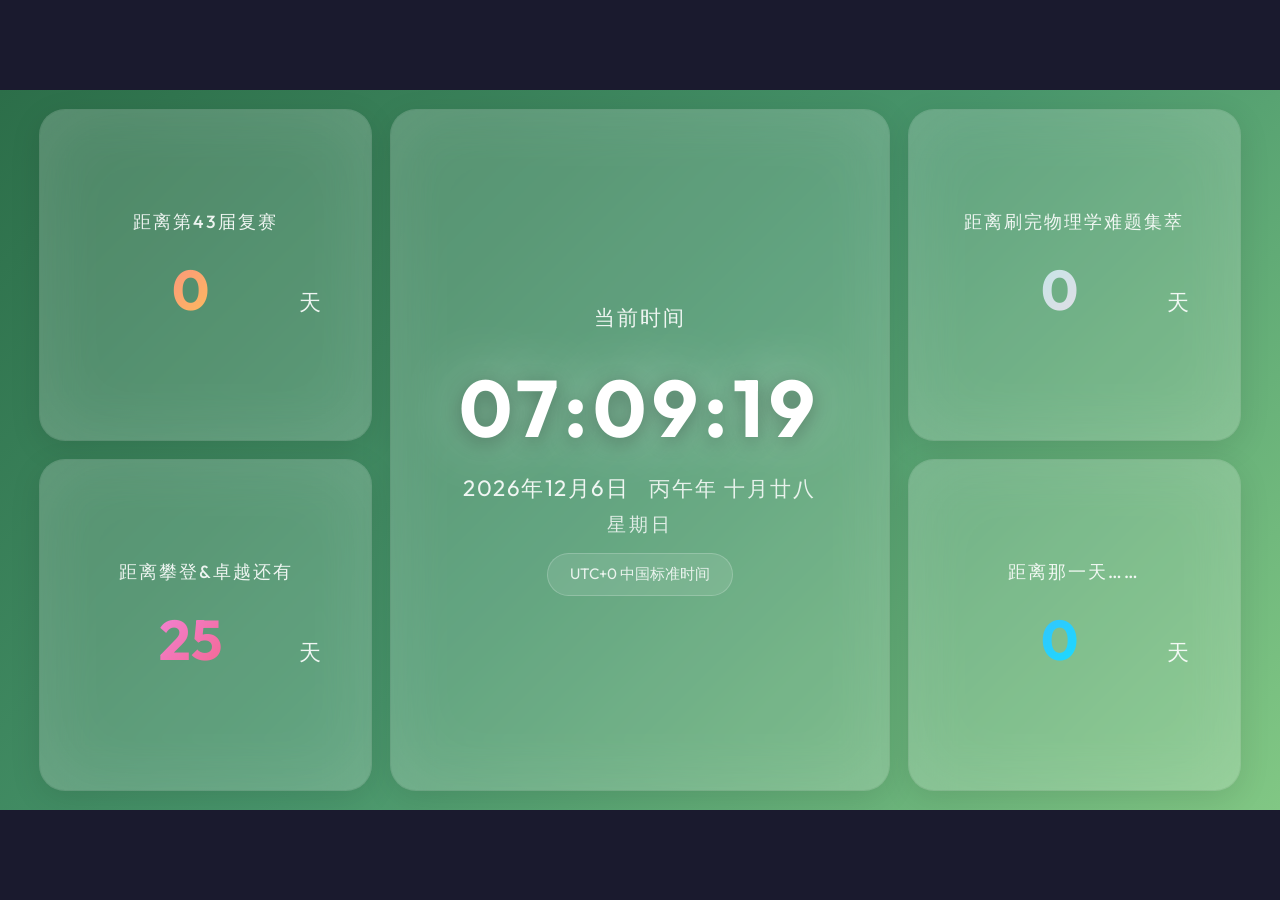
==== commit 9085772e: "Update time.html" ====
--- a/time.html
+++ b/time.html
@@ -629,11 +629,11 @@
                     { pos: 1, color: { r: 255, g: 183, b: 77 } }       // #ffb74d
                 ]
             },
-            {   // 黑白渐变 (45-59分钟)
+                        {   // 金银渐变 (45-59分钟)
                 stops: [
-                    { pos: 0, color: { r: 30, g: 30, b: 30 } },        // #1e1e1e 深灰
-                    { pos: 0.5, color: { r: 128, g: 128, b: 128 } },    // #808080 中灰
-                    { pos: 1, color: { r: 245, g: 245, b: 245 } }       // #f5f5f5 浅灰/白
+                    { pos: 0, color: { r: 169, g: 169, b: 169 } },    // 银灰 #a9a9a9
+                    { pos: 0.5, color: { r: 212, g: 175, b: 55 } },   // 金色 #d4af37
+                    { pos: 1, color: { r: 238, g: 215, b: 100 } }     // 浅金 #eed764
                 ]
             }
         ];
@@ -660,7 +660,7 @@
             if (minutes < 15) return 0;      // 湖绿
             if (minutes < 30) return 1;      // 粉紫
             if (minutes < 45) return 2;      // 橙红
-            return 3;                         // 45-59分 黑白渐变
+            return 3;                         //金银
         }
         
         // 设置背景（直接设置，无动画）
@@ -1012,4 +1012,4 @@
         });
     </script>
 </body>
-</html>+</html>
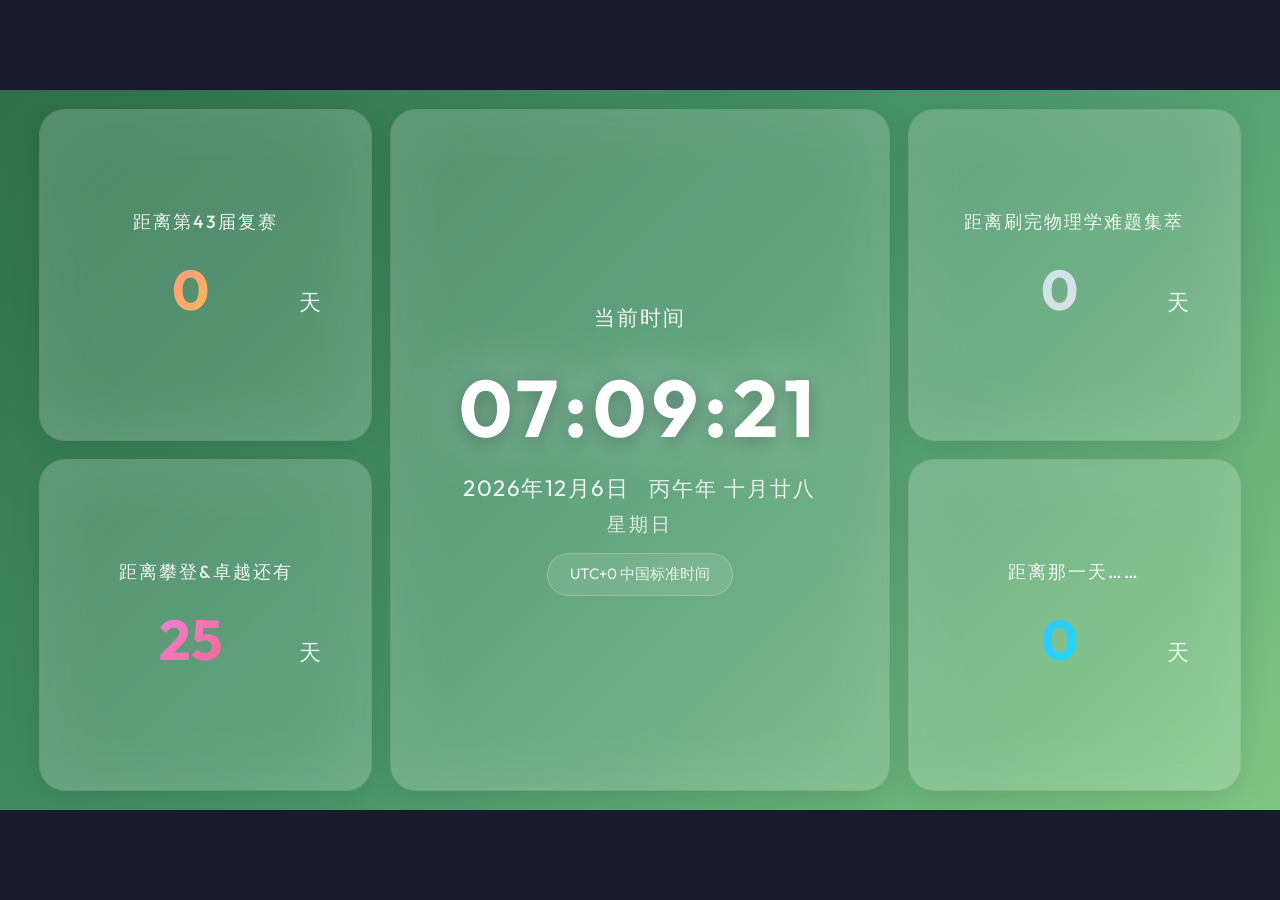
==== commit 344adf7d: "Update time.html" ====
--- a/time.html
+++ b/time.html
@@ -584,13 +584,7 @@
         <div class="modal" id="quote-modal">
             <div class="modal-content">
                 <span class="close-btn" id="close-modal">&times;</span>
-                <p class="modal-text">參加考試的諸位：
-今番同赴這物理的賽場，大抵是要憑真才實學，一較高下的。考場的規矩，原是簡單，我且說與諸位聽，省得節外生枝，誤了答卷的功夫。
-進了考場，先將姓名、考號在試卷與答題卡上填寫清明了，字跡應端正些，莫要潦草。
-可帶的物件，不過黑色簽字筆、直尺圓規、計算器罷了，其餘是斷不能帶入的。
-時間永遠是流駛，不必囿於一隅苦苦糾纏，先揀會做的細細思慮，橫豎要從容些，莫要慌了心神。
-考場之上，獨立思索為要，交頭接耳、私相傳遞的事，切莫去做，此等行事者，不過是自毀前程。「真的超級高手，敢於直面諸位，敢於正視自己的 AK。」
-物理這門道，大抵全在尋思與推算。願諸君筆下有章法，心裡有主張，不枉費平日的苦學與功夫。</p>
+                <p class="modal-text">ygg pls</p>
             </div>
         </div>
     </div>
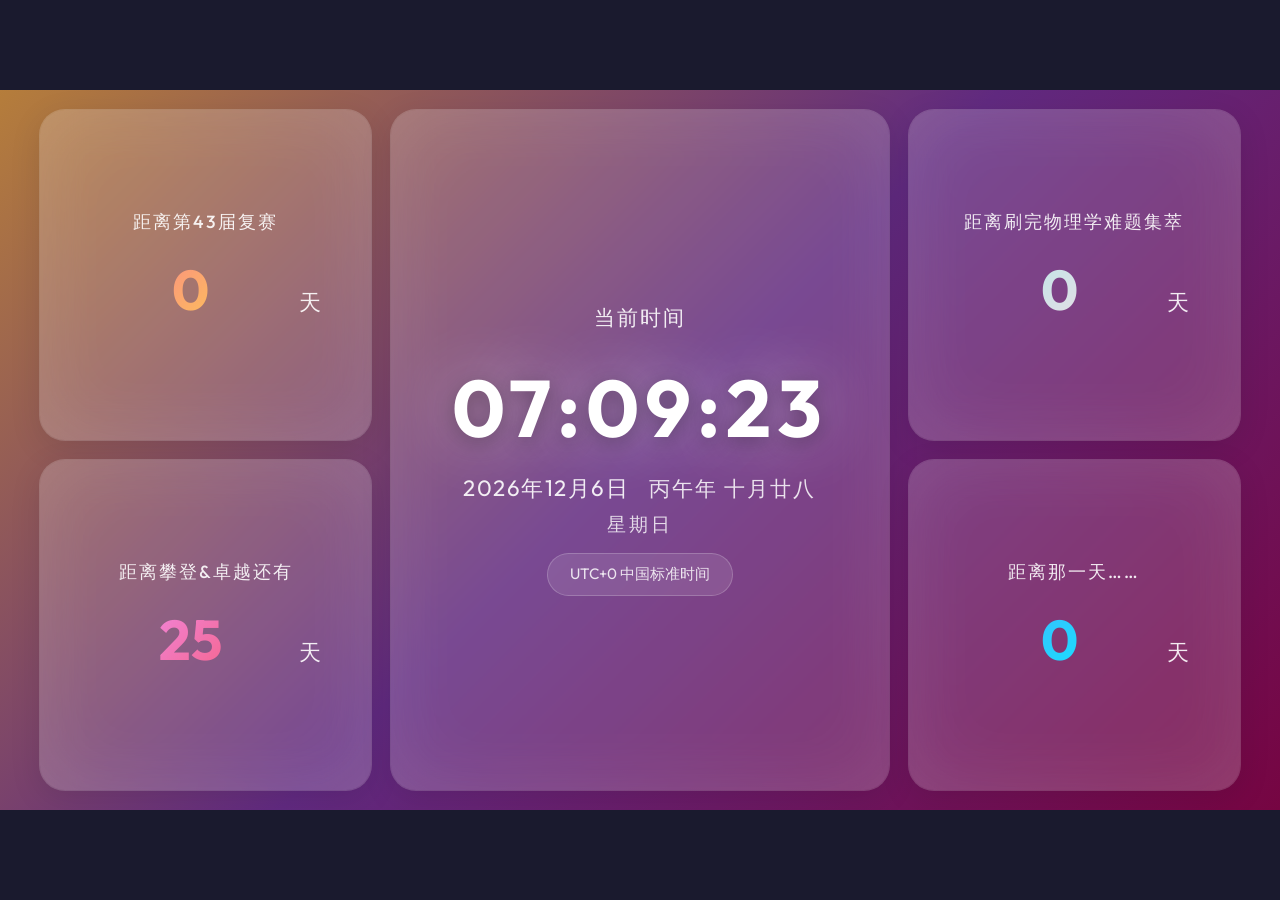
==== commit 32f0659d: "Add files via upload" ====
--- a/time.html
+++ b/time.html
@@ -590,47 +590,10 @@
     </div>
 
     <script>
-        // 背景变色 - 15分钟周期，三种颜色
-        // 颜色1: 湖绿 (0-14分钟)
-        // 颜色2: 粉紫 (15-29分钟)  
-        // 颜色3: 橙红 (30-44分钟)
-        // 循环: 45-59分钟回到湖绿
         
         let targetGradientIndex = 0;
         let currentProgress = 0;
         let animationId = null;
-        
-                // 定义四种渐变
-        const gradients = [
-            {   // 湖绿渐变 (0-14分钟)
-                stops: [
-                    { pos: 0, color: { r: 44, g: 110, b: 73 } },    // #2c6e49
-                    { pos: 0.5, color: { r: 72, g: 149, b: 107 } },  // #48956b
-                    { pos: 1, color: { r: 129, g: 199, b: 132 } }    // #81c784
-                ]
-            },
-            {   // 粉紫渐变 (15-29分钟)
-                stops: [
-                    { pos: 0, color: { r: 156, g: 39, b: 176 } },    // #9c27b0
-                    { pos: 0.5, color: { r: 219, g: 112, b: 147 } },  // #db7093
-                    { pos: 1, color: { r: 255, g: 182, b: 193 } }     // #ffb6c1
-                ]
-            },
-            {   // 橙红渐变 (30-44分钟)
-                stops: [
-                    { pos: 0, color: { r: 230, g: 81, b: 0 } },       // #e65100
-                    { pos: 0.5, color: { r: 255, g: 124, b: 48 } },    // #ff7c30
-                    { pos: 1, color: { r: 255, g: 183, b: 77 } }       // #ffb74d
-                ]
-            },
-                        {   // 金银渐变 (45-59分钟)
-                stops: [
-                    { pos: 0, color: { r: 169, g: 169, b: 169 } },    // 银灰 #a9a9a9
-                    { pos: 0.5, color: { r: 212, g: 175, b: 55 } },   // 金色 #d4af37
-                    { pos: 1, color: { r: 238, g: 215, b: 100 } }     // 浅金 #eed764
-                ]
-            }
-        ];
         
         // 颜色插值函数
         function interpolateColor(color1, color2, t) {
@@ -649,13 +612,40 @@
             return `linear-gradient(135deg, ${stopStrings.join(', ')})`;
         }
         
-        // 获取当前分钟对应的渐变索引       
-            function getGradientIndexByMinute(minutes) {
-            if (minutes < 15) return 0;      // 湖绿
-            if (minutes < 30) return 1;      // 粉紫
-            if (minutes < 45) return 2;      // 橙红
-            return 3;                         //金银
-        }
+ function getRandomGradient() {
+    // 随机生成三种颜色（RGB）
+    const color1 = {
+        r: Math.floor(Math.random() * 255),
+        g: Math.floor(Math.random() * 255),
+        b: Math.floor(Math.random() * 255)
+    };
+    const color2 = {
+        r: Math.floor(Math.random() * 255),
+        g: Math.floor(Math.random() * 255),
+        b: Math.floor(Math.random() * 255)
+    };
+    const color3 = {
+        r: Math.floor(Math.random() * 255),
+        g: Math.floor(Math.random() * 255),
+        b: Math.floor(Math.random() * 255)
+    };
+    
+    return {
+        stops: [
+            { pos: 0, color: color1 },
+            { pos: 0.5, color: color2 },
+            { pos: 1, color: color3 }
+        ]
+    };
+}
+
+// 存储当前随机渐变
+let currentRandomGradient = getRandomGradient();
+
+// 获取当前分钟对应的渐变（10分钟周期，始终返回0，因为只有一个随机渐变）
+function getGradientIndexByMinute(minutes) {
+    return 0;  // 始终返回索引0，使用当前随机渐变
+}
         
         // 设置背景（直接设置，无动画）
         function setBackgroundDirect(index) {
@@ -721,26 +711,79 @@
         }
         
         // 根据分钟数更新背景
-        function updateBackgroundColor() {
-            const now = new Date();
-            const minutes = now.getMinutes();
-            const newTarget = getGradientIndexByMinute(minutes);
-            
-            if (newTarget !== targetGradientIndex) {
-                targetGradientIndex = newTarget;
-                startTransitionTo(newTarget);
-            }
-        }
-        
-        // 初始化背景
-        function initBackground() {
-            const now = new Date();
-            const minutes = now.getMinutes();
-            targetGradientIndex = getGradientIndexByMinute(minutes);
-            currentProgress = targetGradientIndex;
-            const gradientStr = generateGradientString(gradients[targetGradientIndex].stops);
+ // 记录上次变色时的分钟段（每10分钟变化一次）
+let lastChangeSlot = null;
+
+function updateBackgroundColor() {
+    const now = new Date();
+    const minutes = now.getMinutes();
+    
+    // 每10分钟一个时段：0-9, 10-19, 20-29, 30-39, 40-49, 50-59
+    const currentSlot = Math.floor(minutes / 10);
+    
+    // 如果进入新的10分钟时段，则更换随机颜色
+    if (currentSlot !== lastChangeSlot) {
+        lastChangeSlot = currentSlot;
+        
+        // 生成新的随机渐变
+        const newGradient = getRandomGradient();
+        
+        // 保存当前随机渐变
+        const oldGradient = currentRandomGradient;
+        currentRandomGradient = newGradient;
+        
+        // 重新定义 gradients 数组用于过渡动画
+        window.tempGradients = [oldGradient, newGradient];
+        
+        // 触发过渡动画（从索引0到索引1）
+        if (animationId) {
+            cancelAnimationFrame(animationId);
+        }
+        
+        const startProgress = 0;
+        const targetProgress = 1;
+        const duration = 10000; // 10秒过渡
+        const startTime = performance.now();
+        
+        function animateTransition(now) {
+            const elapsed = now - startTime;
+            let t = Math.min(1, elapsed / duration);
+            const easeT = t < 0.5 ? 4 * t * t * t : 1 - Math.pow(-2 * t + 2, 3) / 2;
+            
+            const progress = startProgress + (targetProgress - startProgress) * easeT;
+            
+            // 在两个渐变之间插值
+            const fromStops = window.tempGradients[0].stops;
+            const toStops = window.tempGradients[1].stops;
+            const stops = [];
+            for (let i = 0; i < fromStops.length; i++) {
+                stops.push({
+                    pos: fromStops[i].pos,
+                    color: interpolateColor(fromStops[i].color, toStops[i].color, progress)
+                });
+            }
+            const gradientStr = generateGradientString(stops);
             document.getElementById('mainContainer').style.background = gradientStr;
-        }
+            
+            if (t < 1) {
+                animationId = requestAnimationFrame(animateTransition);
+            } else {
+                animationId = null;
+                // 动画结束，更新 currentRandomGradient 为最终渐变
+                currentRandomGradient = window.tempGradients[1];
+            }
+        }
+        
+        animationId = requestAnimationFrame(animateTransition);
+    }
+}
+        
+function initBackground() {
+    const gradientStr = generateGradientString(currentRandomGradient.stops);
+    document.getElementById('mainContainer').style.background = gradientStr;
+    currentProgress = 0;
+    targetGradientIndex = 0;
+}
         
         initBackground();
         setInterval(updateBackgroundColor, 1000);
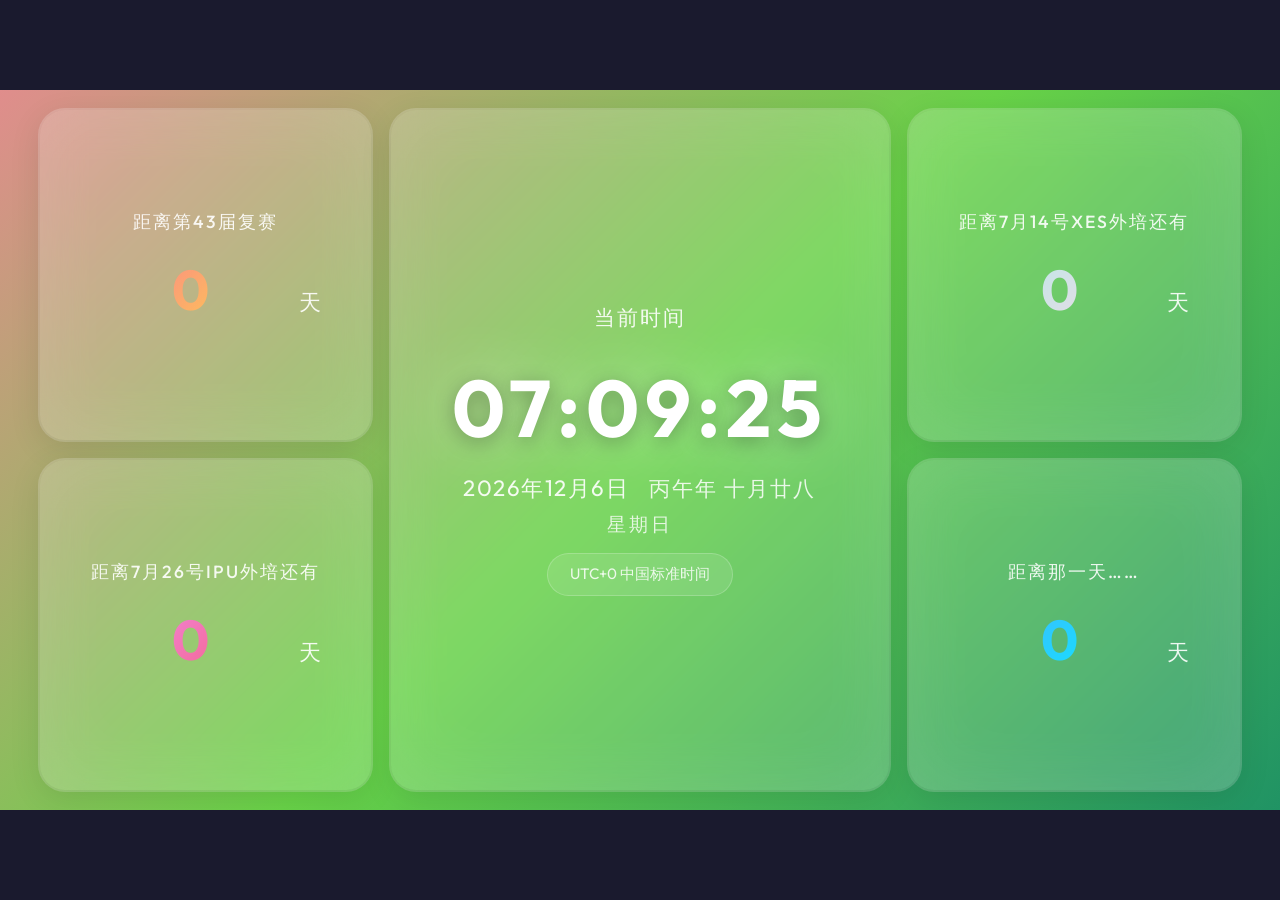
==== commit 786c9f2e: "Add files via upload" ====
--- a/time.html
+++ b/time.html
@@ -73,10 +73,10 @@
             box-shadow:
                 0 8px 32px rgba(0, 0, 0, 0.1),
                 inset 0 0 80px rgba(255, 255, 255, 0.1),
-                0 0 0 1px rgba(255, 255, 255, 0.2);
+                0 0 0 2px rgba(255, 255, 255, 0.2);
             text-align: center;
             transition: transform 0.3s ease, box-shadow 0.3s ease;
-            flex: 1;
+            flex: 10;
             max-width: 100%;
             min-height: 200px;
             display: flex;
@@ -531,7 +531,7 @@
                 </div>
 
                 <div class="card left">
-                    <div class="card-title">距离攀登&卓越还有</div>
+                    <div class="card-title">距离7月26号IPU外培还有</div>
                     <div class="countdown-display">
                         <div class="countdown-number" id="countdown-days-competition">0</div>
                         <div class="countdown-unit">天</div>
@@ -563,7 +563,7 @@
             <!-- 右列：两个倒计时 -->
             <div class="column right-column">
                 <div class="card extra-2">
-                    <div class="card-title">距离刷完物理学难题集萃</div>
+                    <div class="card-title">距离7月14号XES外培还有</div>
                     <div class="countdown-display">
                         <div class="countdown-number" id="countdown-days-extra2">0</div>
                         <div class="countdown-unit">天</div>
@@ -946,8 +946,8 @@
         function updateCountdown() {
             const now = new Date();
 
-            // 目标日期1：2027年1月1日（攀登&卓越）
-            const competitionDate = new Date(2027, 0, 1);
+            // 目标日期1：2026年7月26日（IPU）
+            const competitionDate = new Date(2026, 6, 26);
             const competitionDiff = competitionDate - now;
 
             if (competitionDiff <= 0) {
@@ -979,8 +979,8 @@
                 document.getElementById('countdown-days-extra1').textContent = competition43Days;
             }
 
-            // 目标日期4：2026年5月1日（刷完物理学难题集萃）
-            const physicsCompleteDate = new Date(2026, 4, 1);
+            // 目标日期4：2026年7月14日（XES）
+            const physicsCompleteDate = new Date(2026, 6, 14);
             const physicsCompleteDiff = physicsCompleteDate - now;
 
             if (physicsCompleteDiff <= 0) {
